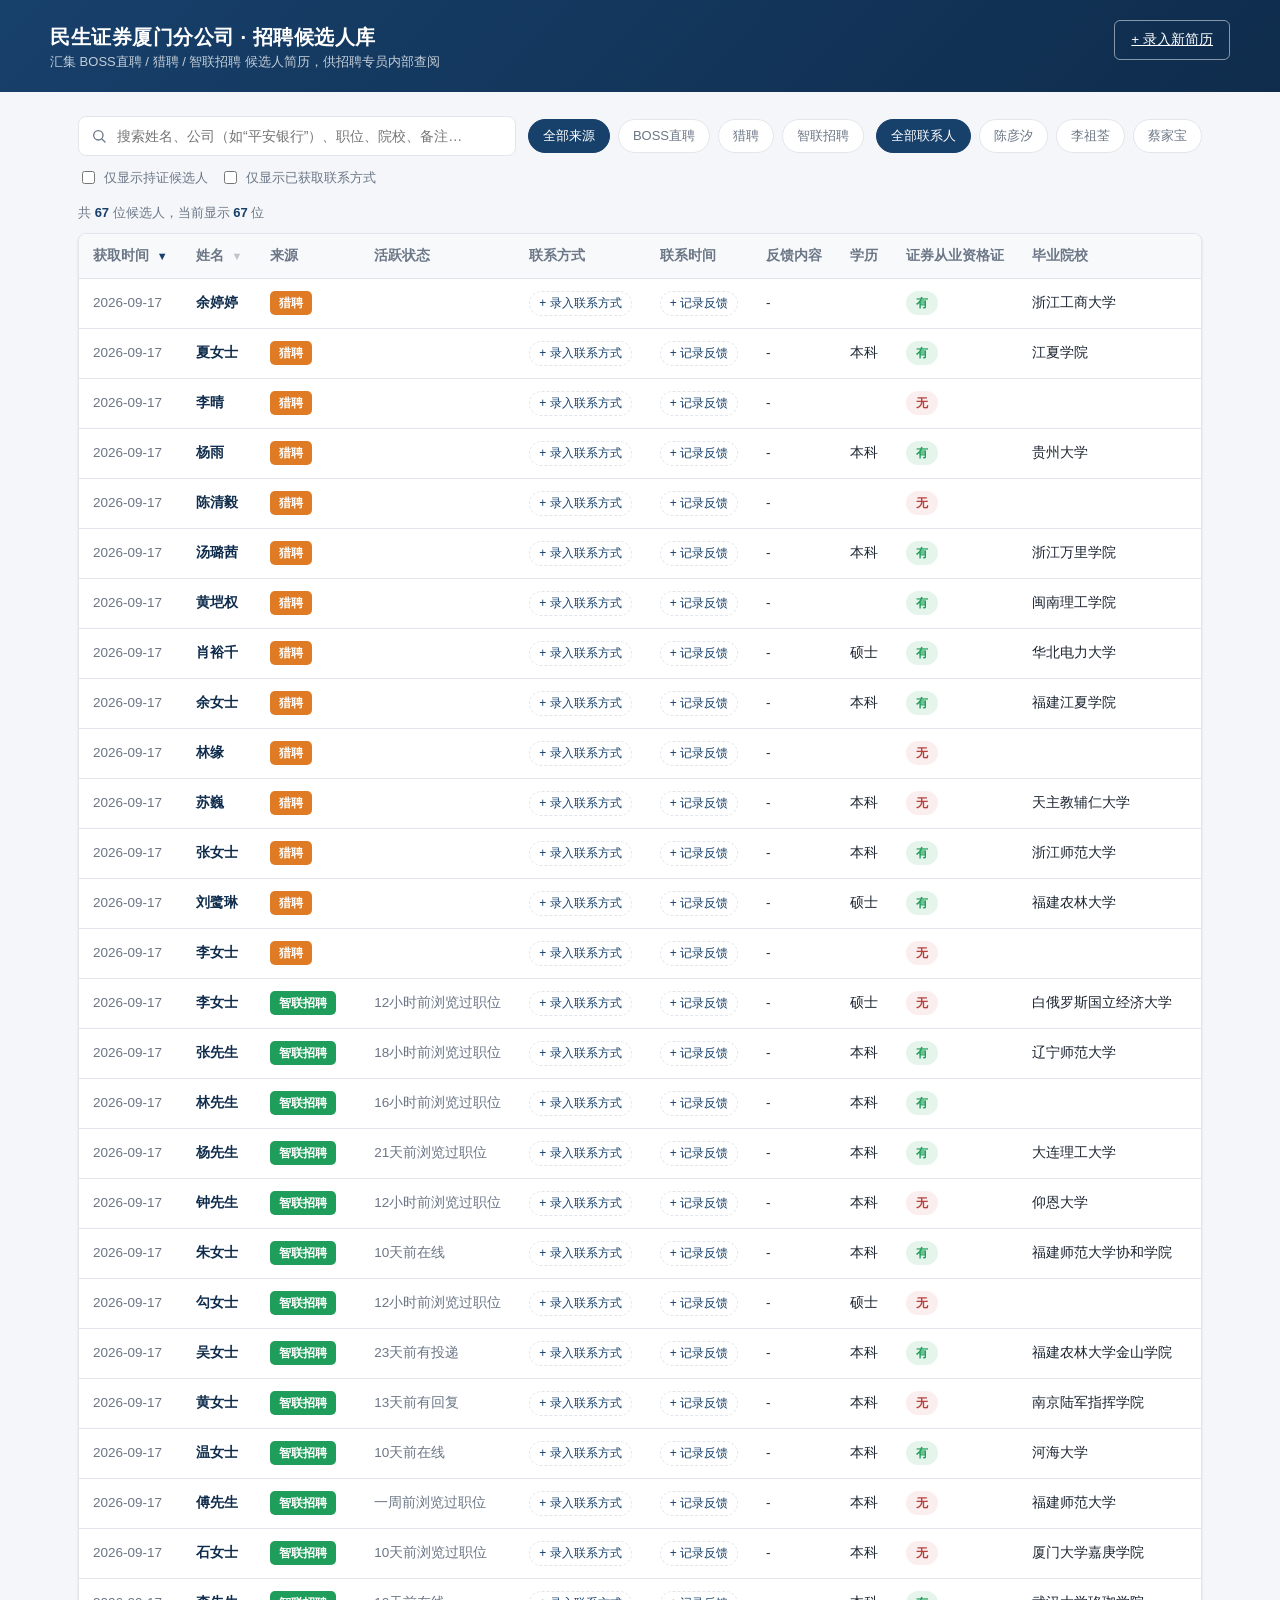
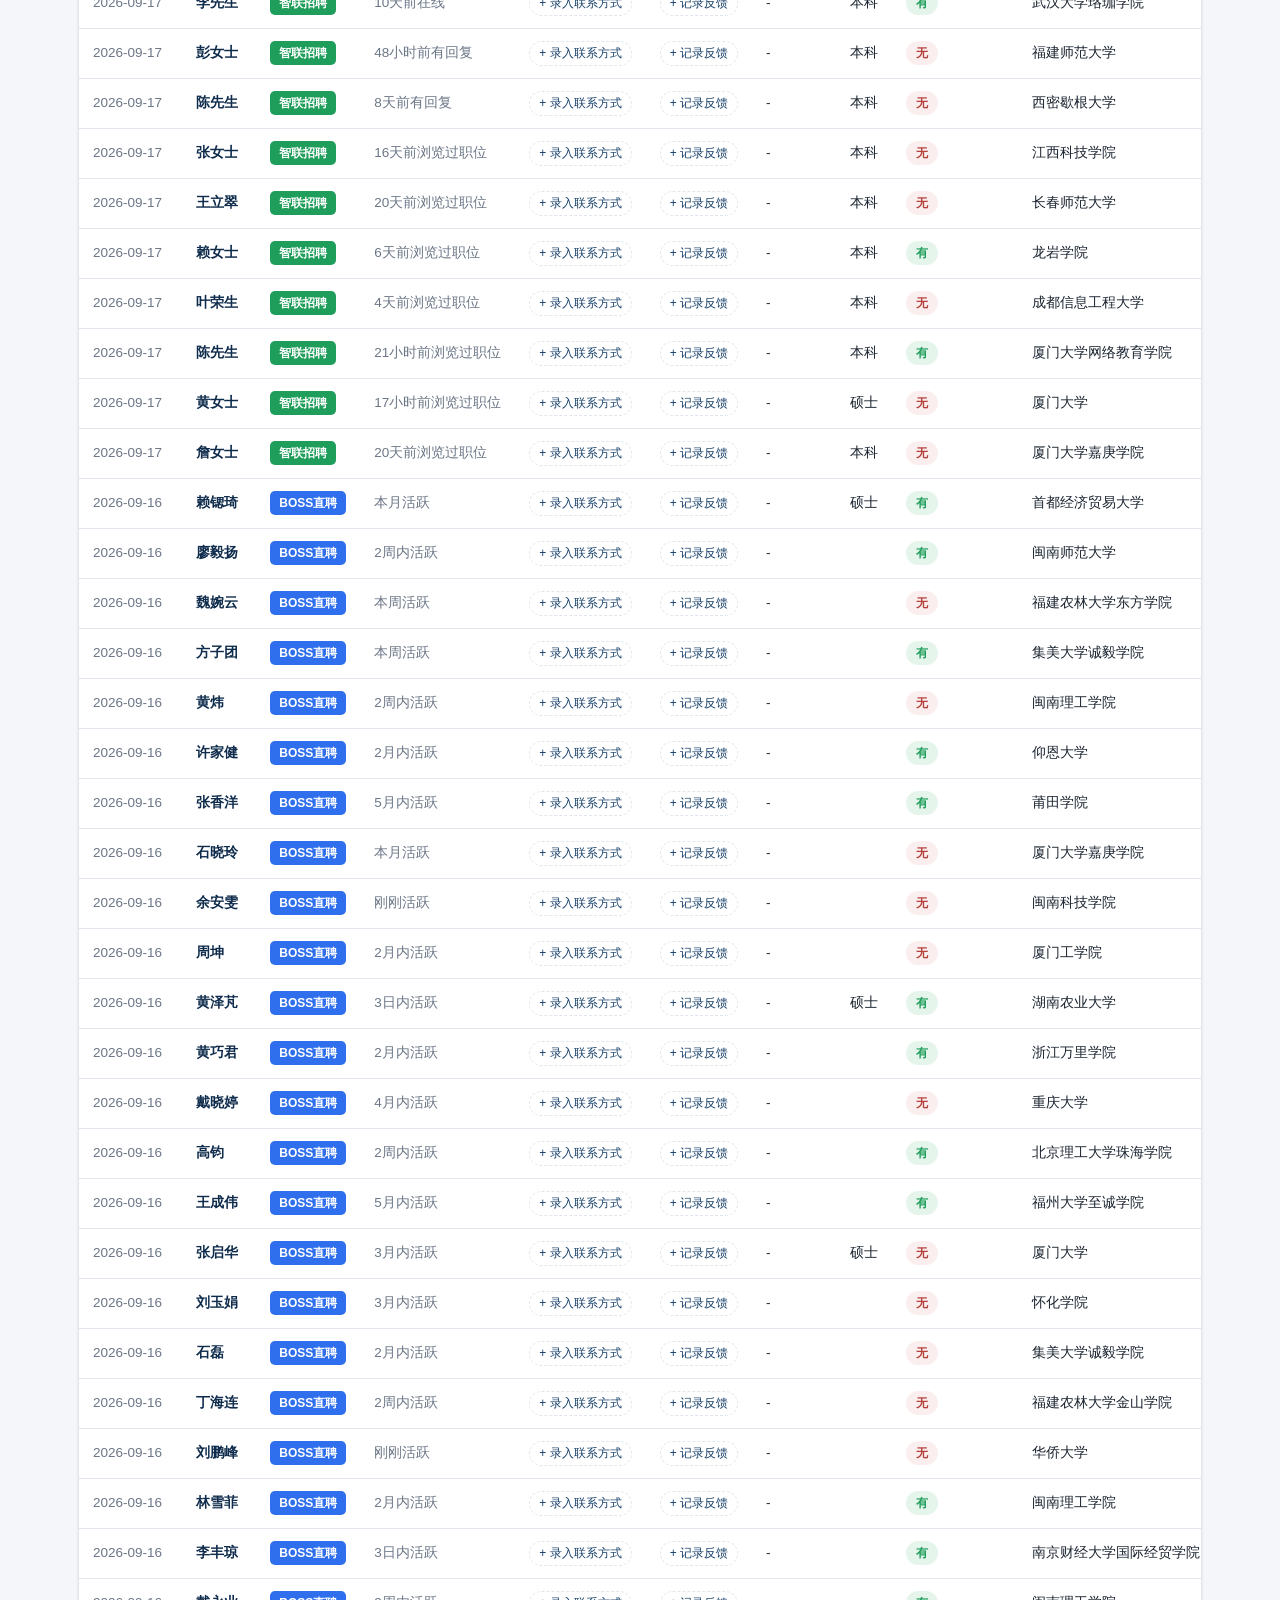
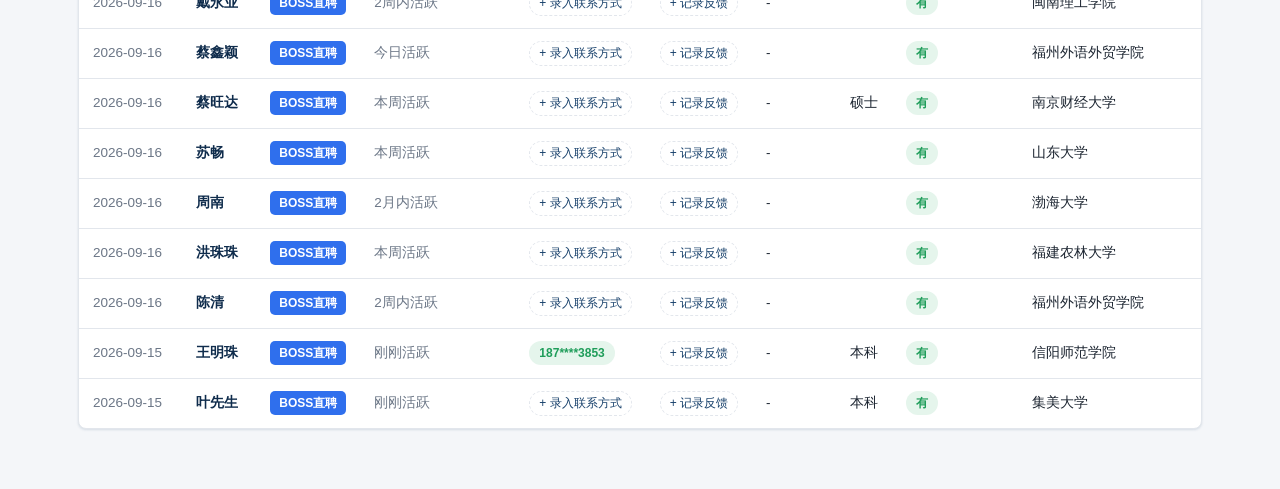
==== index.html @ 00d8c05c "Add contact-time/feedback columns to the list page Adds two inline-editable columns next to 联系方式 — 联" ====
<!DOCTYPE html>
<html lang="zh-CN">
<head>
<meta charset="UTF-8">
<meta name="viewport" content="width=device-width, initial-scale=1.0">
<title>民生证券厦门分公司 · 招聘候选人库</title>
<link rel="stylesheet" href="assets/style.css">
</head>
<body data-page="list">
  <header class="top-bar">
    <div class="top-bar-inner">
      <div>
        <h1>民生证券厦门分公司 · 招聘候选人库</h1>
        <div class="subtitle">汇集 BOSS直聘 / 猎聘 / 智联招聘 候选人简历，供招聘专员内部查阅</div>
      </div>
      <a class="btn btn-secondary" style="background:transparent; color:#fff; border-color:rgba(255,255,255,0.5);" href="upload.html">+ 录入新简历</a>
    </div>
  </header>

  <main>
    <div class="toolbar">
      <div class="search-box">
        <input id="search-input" type="text" placeholder="搜索姓名、公司（如“平安银行”）、职位、院校、备注…">
      </div>
      <div class="source-filters">
        <button class="filter-chip active" data-source="all">全部来源</button>
        <button class="filter-chip" data-source="BOSS直聘">BOSS直聘</button>
        <button class="filter-chip" data-source="猎聘">猎聘</button>
        <button class="filter-chip" data-source="智联招聘">智联招聘</button>
      </div>
      <div class="source-filters">
        <button class="filter-chip active" data-contact="all">全部联系人</button>
        <button class="filter-chip" data-contact="陈彦汐">陈彦汐</button>
        <button class="filter-chip" data-contact="李祖荃">李祖荃</button>
        <button class="filter-chip" data-contact="蔡家宝">蔡家宝</button>
      </div>
      <label class="qual-toggle">
        <input type="checkbox" id="qual-only">
        仅显示持证候选人
      </label>
      <label class="qual-toggle">
        <input type="checkbox" id="contact-only">
        仅显示已获取联系方式
      </label>
    </div>

    <div id="result-meta" class="result-meta"></div>

    <div class="table-card">
      <div class="table-scroll">
        <table id="candidate-table">
          <thead>
            <tr>
              <th class="sortable" data-sort-key="acquiredDate">获取时间 <span class="arrow"></span></th>
              <th class="sortable" data-sort-key="name">姓名 <span class="arrow"></span></th>
              <th>来源</th>
              <th>活跃状态</th>
              <th>联系方式</th>
              <th>联系时间</th>
              <th>反馈内容</th>
              <th>学历</th>
              <th>证券从业资格证</th>
              <th>毕业院校</th>
              <th class="sortable" data-sort-key="currentCompany">目前/最近单位 <span class="arrow"></span></th>
              <th>目前/最近职位</th>
              <th class="sortable" data-sort-key="yearsOfExperience">工作年限 <span class="arrow"></span></th>
              <th>意向职位</th>
              <th>现居地</th>
              <th>状态</th>
              <th>简历联系人</th>
            </tr>
          </thead>
          <tbody></tbody>
        </table>
      </div>
      <div id="empty-state" class="empty-state" style="display:none;">没有匹配的候选人</div>
    </div>
  </main>

  <script src="data/candidates.js"></script>
  <script src="assets/app.js"></script>
</body>
</html>
---- assets/style.css ----
:root {
  --color-bg: #f4f6f9;
  --color-surface: #ffffff;
  --color-border: #e2e6ec;
  --color-text: #1b2430;
  --color-text-muted: #6b7686;
  --color-primary: #17406b;
  --color-primary-dark: #0f2c4c;
  --color-accent: #c9a24b;
  --color-tag-boss: #2f6fed;
  --color-tag-liepin: #e07b25;
  --color-tag-zhilian: #1f9d5a;
  --color-row-hover: #eef2f8;
  --shadow-card: 0 1px 3px rgba(23, 64, 107, 0.08), 0 1px 2px rgba(23, 64, 107, 0.06);
  --radius: 8px;
}

* {
  box-sizing: border-box;
}

body {
  margin: 0;
  background: var(--color-bg);
  color: var(--color-text);
  font-family: "PingFang SC", "Microsoft YaHei", "Segoe UI", -apple-system, sans-serif;
  line-height: 1.5;
}

.top-bar {
  background: linear-gradient(135deg, var(--color-primary), var(--color-primary-dark));
  color: #fff;
  padding: 20px 28px;
}

.top-bar-inner {
  max-width: 1180px;
  margin: 0 auto;
  display: flex;
  align-items: baseline;
  justify-content: space-between;
  flex-wrap: wrap;
  gap: 8px;
}

.top-bar h1 {
  margin: 0;
  font-size: 20px;
  font-weight: 600;
  letter-spacing: 0.5px;
}

.top-bar .subtitle {
  font-size: 13px;
  color: rgba(255, 255, 255, 0.75);
}

main {
  max-width: 1180px;
  margin: 0 auto;
  padding: 24px 28px 60px;
}

.toolbar {
  display: flex;
  align-items: center;
  gap: 12px;
  flex-wrap: wrap;
  margin-bottom: 16px;
}

.search-box {
  flex: 1 1 320px;
  position: relative;
}

.search-box input {
  width: 100%;
  padding: 11px 14px 11px 38px;
  border: 1px solid var(--color-border);
  border-radius: var(--radius);
  font-size: 14px;
  background: var(--color-surface) url("data:image/svg+xml,%3Csvg xmlns='http://www.w3.org/2000/svg' viewBox='0 0 24 24' fill='none' stroke='%236b7686' stroke-width='2' stroke-linecap='round' stroke-linejoin='round' width='16' height='16'%3E%3Ccircle cx='11' cy='11' r='7'/%3E%3Cline x1='21' y1='21' x2='16.65' y2='16.65'/%3E%3C/svg%3E") no-repeat 12px center;
  background-size: 16px;
}

.search-box input:focus {
  outline: none;
  border-color: var(--color-primary);
  box-shadow: 0 0 0 3px rgba(23, 64, 107, 0.12);
}

.source-filters {
  display: flex;
  gap: 8px;
  flex-wrap: wrap;
}

.filter-chip {
  border: 1px solid var(--color-border);
  background: var(--color-surface);
  color: var(--color-text-muted);
  padding: 7px 14px;
  border-radius: 999px;
  font-size: 13px;
  cursor: pointer;
  transition: all 0.15s ease;
  white-space: nowrap;
}

.filter-chip:hover {
  border-color: var(--color-primary);
  color: var(--color-primary);
}

.filter-chip.active {
  background: var(--color-primary);
  border-color: var(--color-primary);
  color: #fff;
}

.result-meta {
  font-size: 13px;
  color: var(--color-text-muted);
  margin-bottom: 10px;
}

.result-meta strong {
  color: var(--color-primary);
}

.table-card {
  background: var(--color-surface);
  border-radius: var(--radius);
  box-shadow: var(--shadow-card);
  overflow: hidden;
  border: 1px solid var(--color-border);
}

.table-scroll {
  overflow-x: auto;
}

table {
  width: 100%;
  border-collapse: collapse;
  font-size: 13.5px;
  min-width: 920px;
}

thead th {
  text-align: left;
  padding: 12px 14px;
  background: #f8f9fb;
  color: var(--color-text-muted);
  font-weight: 600;
  border-bottom: 1px solid var(--color-border);
  white-space: nowrap;
  position: sticky;
  top: 0;
}

th.sortable {
  cursor: pointer;
  user-select: none;
}

th.sortable:hover {
  color: var(--color-primary);
}

th.sortable .arrow {
  margin-left: 4px;
  opacity: 0.4;
  font-size: 11px;
}

th.sortable.sort-active .arrow {
  opacity: 1;
  color: var(--color-primary);
}

tbody tr {
  border-bottom: 1px solid var(--color-border);
  cursor: pointer;
  transition: background 0.1s ease;
}

tbody tr:last-child {
  border-bottom: none;
}

tbody tr:hover {
  background: var(--color-row-hover);
}

tbody td {
  padding: 12px 14px;
  white-space: nowrap;
}

td.name-cell {
  font-weight: 600;
  color: var(--color-primary-dark);
}

td.muted {
  color: var(--color-text-muted);
}

.tag {
  display: inline-block;
  padding: 3px 9px;
  border-radius: 5px;
  font-size: 12px;
  font-weight: 600;
  color: #fff;
}

.tag-boss { background: var(--color-tag-boss); }
.tag-liepin { background: var(--color-tag-liepin); }
.tag-zhilian { background: var(--color-tag-zhilian); }
.tag-other { background: #8a94a6; }

.status-pill {
  display: inline-block;
  padding: 3px 10px;
  border-radius: 999px;
  font-size: 12px;
  background: #eef2f8;
  color: var(--color-text-muted);
}

.pill-yes {
  background: #e5f5ec;
  color: var(--color-tag-zhilian);
  font-weight: 600;
}

.pill-no {
  background: #fbeeee;
  color: #b3413c;
  font-weight: 600;
}

.pill-pending {
  background: #fdf3e3;
  color: #b8860b;
  font-weight: 600;
}

.contact-cell {
  white-space: nowrap;
}

.contact-btn {
  border: 1px dashed var(--color-border);
  background: transparent;
  color: var(--color-primary);
  padding: 3px 9px;
  border-radius: 999px;
  font-size: 12px;
  cursor: pointer;
}

.contact-btn:hover {
  border-color: var(--color-primary);
  background: var(--color-row-hover);
}

.contact-local {
  display: inline-flex;
  align-items: center;
  gap: 4px;
}

.contact-icon-btn {
  border: none;
  background: transparent;
  color: inherit;
  opacity: 0.6;
  cursor: pointer;
  font-size: 11px;
  padding: 0 1px;
  line-height: 1;
}

.contact-icon-btn:hover {
  opacity: 1;
}

.contact-edit {
  display: inline-flex;
  align-items: center;
  gap: 4px;
}

.contact-input {
  width: 118px;
  border: 1px solid var(--color-primary);
  border-radius: 5px;
  padding: 4px 6px;
  font-size: 12.5px;
  font-family: inherit;
}

.contact-input:focus {
  outline: none;
  box-shadow: 0 0 0 2px rgba(23, 64, 107, 0.15);
}

.btn-mini {
  border: 1px solid var(--color-border);
  background: var(--color-surface);
  border-radius: 5px;
  padding: 3px 8px;
  font-size: 12px;
  cursor: pointer;
}

.contact-save {
  border-color: var(--color-primary);
  color: var(--color-primary);
}

.contact-save:hover {
  background: var(--color-row-hover);
}

.qual-toggle {
  display: flex;
  align-items: center;
  gap: 6px;
  font-size: 13px;
  color: var(--color-text-muted);
  cursor: pointer;
  white-space: nowrap;
}

.qual-toggle input {
  cursor: pointer;
}

.empty-state {
  padding: 48px 20px;
  text-align: center;
  color: var(--color-text-muted);
}

/* Detail page */
.detail-back {
  display: inline-flex;
  align-items: center;
  gap: 6px;
  color: rgba(255, 255, 255, 0.85);
  text-decoration: none;
  font-size: 13px;
  margin-bottom: 6px;
}

.detail-back:hover {
  color: #fff;
}

.detail-grid {
  display: grid;
  grid-template-columns: 320px 1fr;
  gap: 20px;
  align-items: start;
}

@media (max-width: 820px) {
  .detail-grid {
    grid-template-columns: 1fr;
  }
}

.card {
  background: var(--color-surface);
  border: 1px solid var(--color-border);
  border-radius: var(--radius);
  box-shadow: var(--shadow-card);
  padding: 20px;
  margin-bottom: 18px;
}

.card h2 {
  margin: 0 0 14px;
  font-size: 15px;
  color: var(--color-primary-dark);
  border-left: 3px solid var(--color-accent);
  padding-left: 10px;
}

.profile-header {
  display: flex;
  align-items: center;
  gap: 14px;
  margin-bottom: 16px;
}

.avatar-circle {
  width: 56px;
  height: 56px;
  border-radius: 50%;
  background: var(--color-primary);
  color: #fff;
  display: flex;
  align-items: center;
  justify-content: center;
  font-size: 20px;
  font-weight: 700;
  flex-shrink: 0;
}

.profile-header .name {
  font-size: 19px;
  font-weight: 700;
  color: var(--color-primary-dark);
}

.profile-header .meta-line {
  font-size: 13px;
  color: var(--color-text-muted);
  margin-top: 3px;
}

.info-list {
  display: grid;
  grid-template-columns: 1fr 1fr;
  gap: 10px 16px;
  font-size: 13.5px;
}

.info-list .item label {
  display: block;
  color: var(--color-text-muted);
  font-size: 12px;
  margin-bottom: 2px;
}

.info-list .item .value {
  color: var(--color-text);
}

.timeline {
  position: relative;
}

.timeline-item {
  position: relative;
  padding: 0 0 18px 22px;
  border-left: 2px solid var(--color-border);
}

.timeline-item:last-child {
  padding-bottom: 0;
}

.timeline-item::before {
  content: "";
  position: absolute;
  left: -6px;
  top: 3px;
  width: 10px;
  height: 10px;
  border-radius: 50%;
  background: var(--color-primary);
}

.timeline-item .t-title {
  font-weight: 600;
  font-size: 14px;
  color: var(--color-text);
}

.timeline-item .t-period {
  font-size: 12px;
  color: var(--color-text-muted);
  margin: 2px 0 6px;
}

.timeline-item .t-desc {
  font-size: 13px;
  color: var(--color-text-muted);
}

.tag-list {
  display: flex;
  gap: 8px;
  flex-wrap: wrap;
}

.tag-list .cert {
  background: #eef2f8;
  color: var(--color-primary-dark);
  padding: 4px 10px;
  border-radius: 5px;
  font-size: 12.5px;
}

.note-box {
  background: #fbf8f0;
  border: 1px solid #ecdfc0;
  border-radius: 6px;
  padding: 12px 14px;
  font-size: 13px;
  color: #6b5a2e;
}

.mask-hint {
  font-size: 11px;
  color: var(--color-text-muted);
  margin-left: 6px;
}

/* Upload / intake assistant page */

.dropzone {
  border: 2px dashed var(--color-border);
  border-radius: var(--radius);
  padding: 36px 20px;
  text-align: center;
  color: var(--color-text-muted);
  cursor: pointer;
  transition: all 0.15s ease;
}

.dropzone:hover,
.dropzone.dragover {
  border-color: var(--color-primary);
  color: var(--color-primary);
  background: var(--color-row-hover);
}

.file-status {
  font-size: 13px;
  color: var(--color-text-muted);
  margin-top: 10px;
  min-height: 18px;
}

.progress-wrap {
  height: 6px;
  background: #eef2f8;
  border-radius: 999px;
  overflow: hidden;
  margin-top: 8px;
}

.progress-bar {
  height: 100%;
  width: 0%;
  background: var(--color-primary);
  transition: width 0.2s ease;
}

.raw-text {
  width: 100%;
  min-height: 140px;
  border: 1px solid var(--color-border);
  border-radius: var(--radius);
  padding: 12px;
  font-size: 13px;
  font-family: inherit;
  color: var(--color-text);
  resize: vertical;
}

.duplicate-warning {
  background: #fdece9;
  border-color: #f1b8ac;
  color: #a13c2a;
}

.form-grid {
  display: grid;
  grid-template-columns: repeat(3, 1fr);
  gap: 14px;
  margin-bottom: 14px;
}

@media (max-width: 900px) {
  .form-grid { grid-template-columns: repeat(2, 1fr); }
}
@media (max-width: 600px) {
  .form-grid { grid-template-columns: 1fr; }
}

.field {
  display: flex;
  flex-direction: column;
  gap: 5px;
  font-size: 12.5px;
  color: var(--color-text-muted);
}

.field input,
.field select,
.field textarea {
  border: 1px solid var(--color-border);
  border-radius: 6px;
  padding: 8px 10px;
  font-size: 13.5px;
  font-family: inherit;
  color: var(--color-text);
}

.field input:focus,
.field select:focus,
.field textarea:focus {
  outline: none;
  border-color: var(--color-primary);
  box-shadow: 0 0 0 3px rgba(23, 64, 107, 0.1);
}

.field.checkbox-field {
  flex-direction: row;
  align-items: center;
  gap: 8px;
  font-size: 13.5px;
  color: var(--color-text);
}

.field.checkbox-field input {
  width: 16px;
  height: 16px;
}

.field.full-width {
  margin-bottom: 14px;
}

.repeat-section {
  margin-top: 20px;
}

.repeat-header {
  display: flex;
  align-items: center;
  justify-content: space-between;
  margin-bottom: 10px;
}

.repeat-row {
  display: grid;
  grid-template-columns: 1fr 1fr 1fr 2fr auto;
  gap: 8px;
  margin-bottom: 8px;
  align-items: start;
}

.repeat-row-edu {
  grid-template-columns: 1fr 1fr 1fr 1fr auto;
}

@media (max-width: 900px) {
  .repeat-row,
  .repeat-row-edu {
    grid-template-columns: 1fr;
  }
}

.repeat-row input,
.repeat-row textarea {
  border: 1px solid var(--color-border);
  border-radius: 6px;
  padding: 8px 10px;
  font-size: 13px;
  font-family: inherit;
  color: var(--color-text);
}

.btn {
  border: 1px solid var(--color-border);
  border-radius: 6px;
  padding: 9px 16px;
  font-size: 13.5px;
  cursor: pointer;
  background: var(--color-surface);
  color: var(--color-text);
}

.btn-primary {
  background: var(--color-primary);
  border-color: var(--color-primary);
  color: #fff;
  font-weight: 600;
}

.btn-primary:hover {
  background: var(--color-primary-dark);
}

.btn-secondary {
  background: #fff;
  color: var(--color-primary);
  border-color: var(--color-primary);
}

.btn-secondary:hover {
  background: var(--color-row-hover);
}

.btn-remove {
  background: #fdece9;
  border-color: #f1b8ac;
  color: #a13c2a;
  white-space: nowrap;
}

.output-hint {
  font-size: 13px;
  color: var(--color-text-muted);
  margin: 4px 0 10px;
}

.output-box {
  background: #0f2c4c;
  color: #d7e3f0;
  font-family: "Consolas", "Menlo", monospace;
}

.output-actions {
  display: flex;
  gap: 10px;
  margin-top: 10px;
}

/* Contact-feedback columns on the list page */

.feedback-cell {
  max-width: 220px;
}

.feedback-view {
  display: inline-flex;
  align-items: center;
  gap: 4px;
  max-width: 100%;
}

.feedback-view.feedback-local {
  color: #b8860b;
}

.feedback-text {
  display: inline-block;
  max-width: 180px;
  overflow: hidden;
  text-overflow: ellipsis;
  white-space: nowrap;
  vertical-align: bottom;
}

.feedback-edit {
  display: inline-flex;
  align-items: center;
  gap: 4px;
}

.feedback-text-input {
  width: 200px;
  border: 1px solid var(--color-primary);
  border-radius: 5px;
  padding: 4px 6px;
  font-size: 12.5px;
  font-family: inherit;
}

.feedback-date-input {
  border: 1px solid var(--color-primary);
  border-radius: 5px;
  padding: 4px 6px;
  font-size: 12.5px;
  font-family: inherit;
}

.feedback-text-input:focus,
.feedback-date-input:focus {
  outline: none;
  box-shadow: 0 0 0 2px rgba(23, 64, 107, 0.15);
}
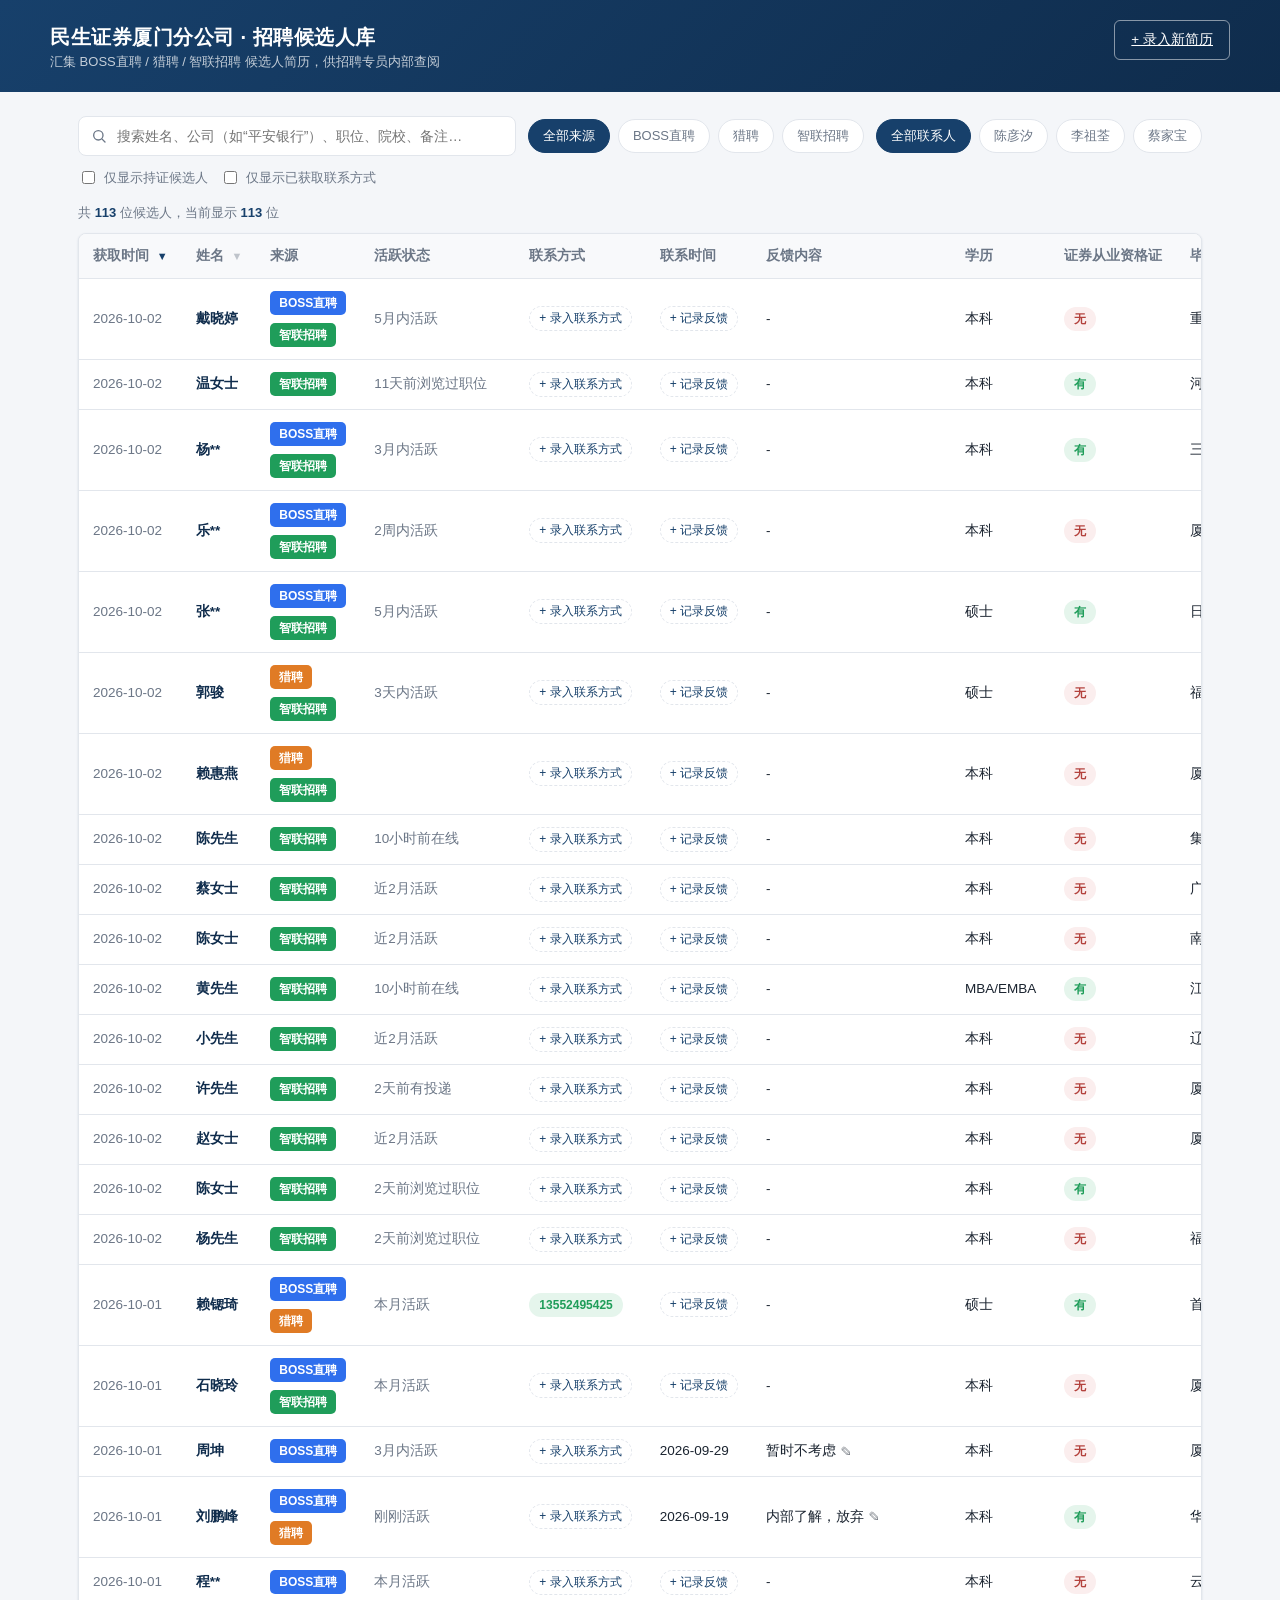
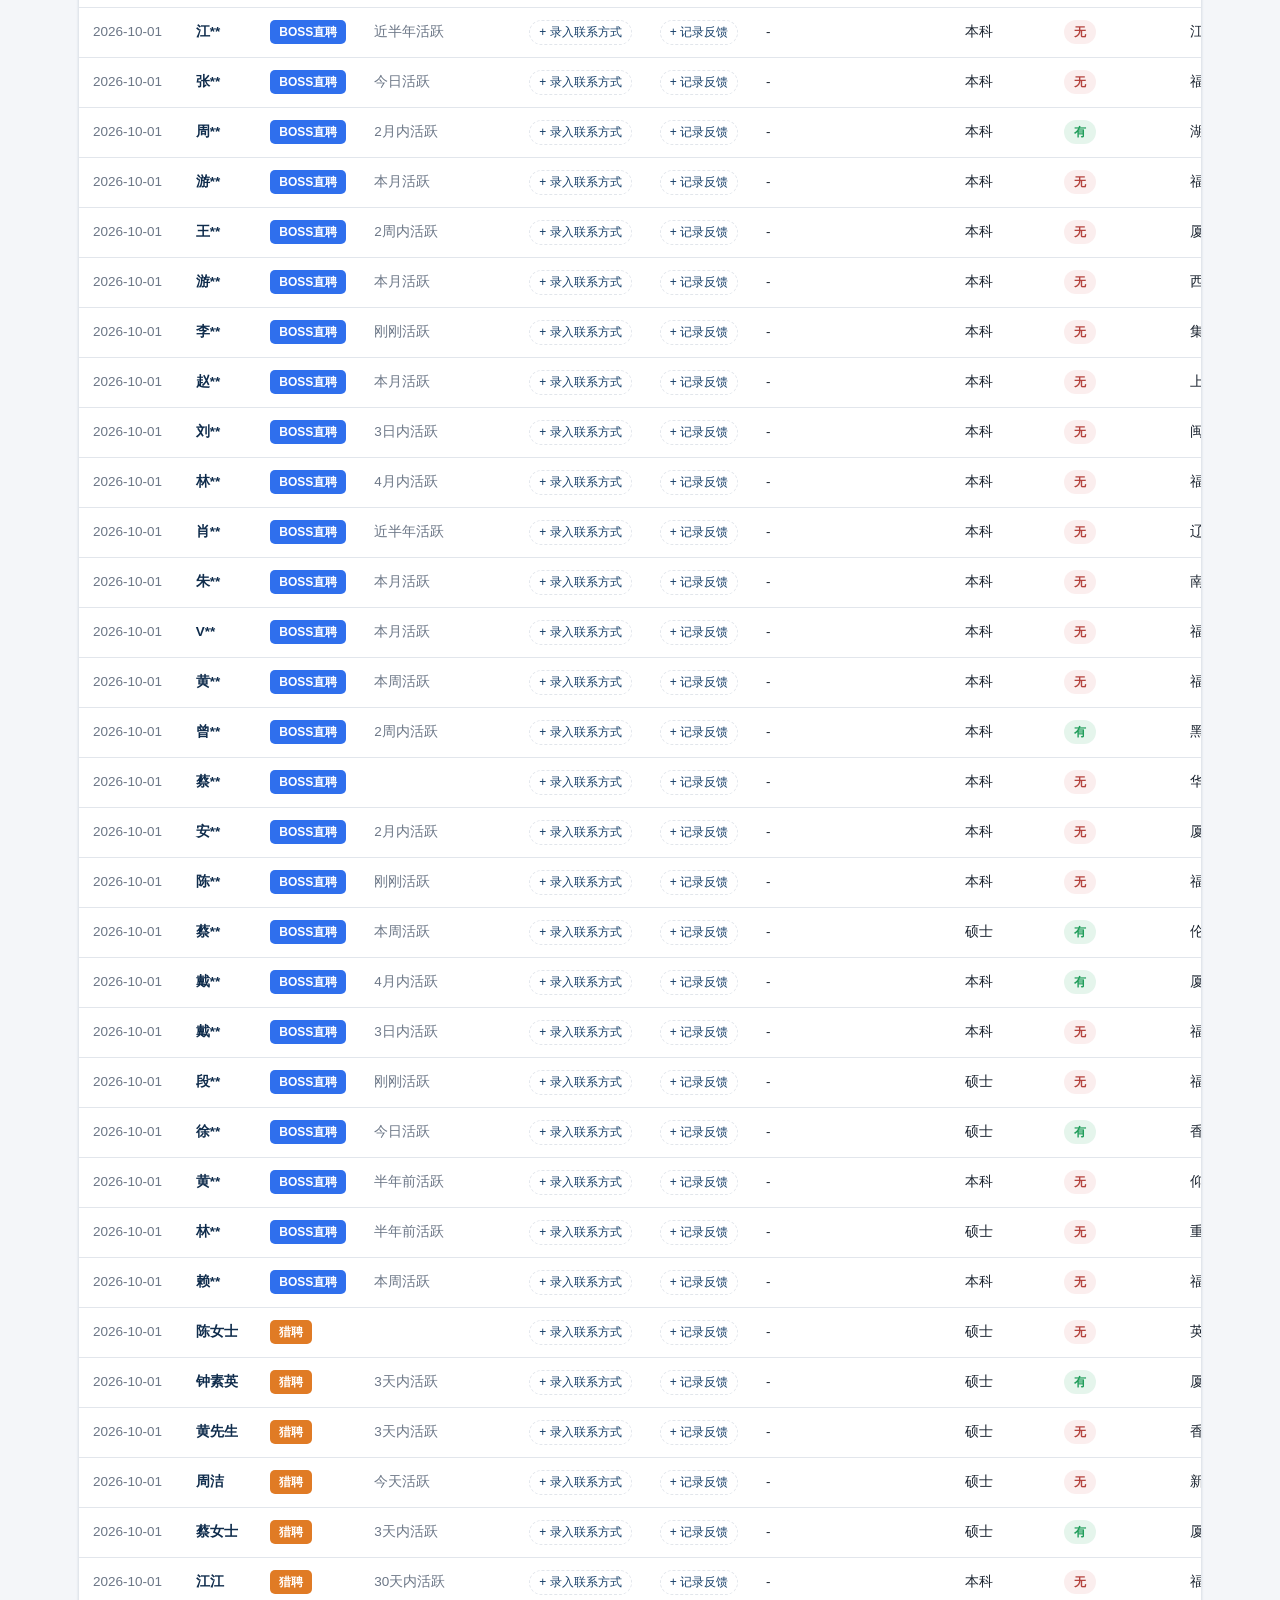
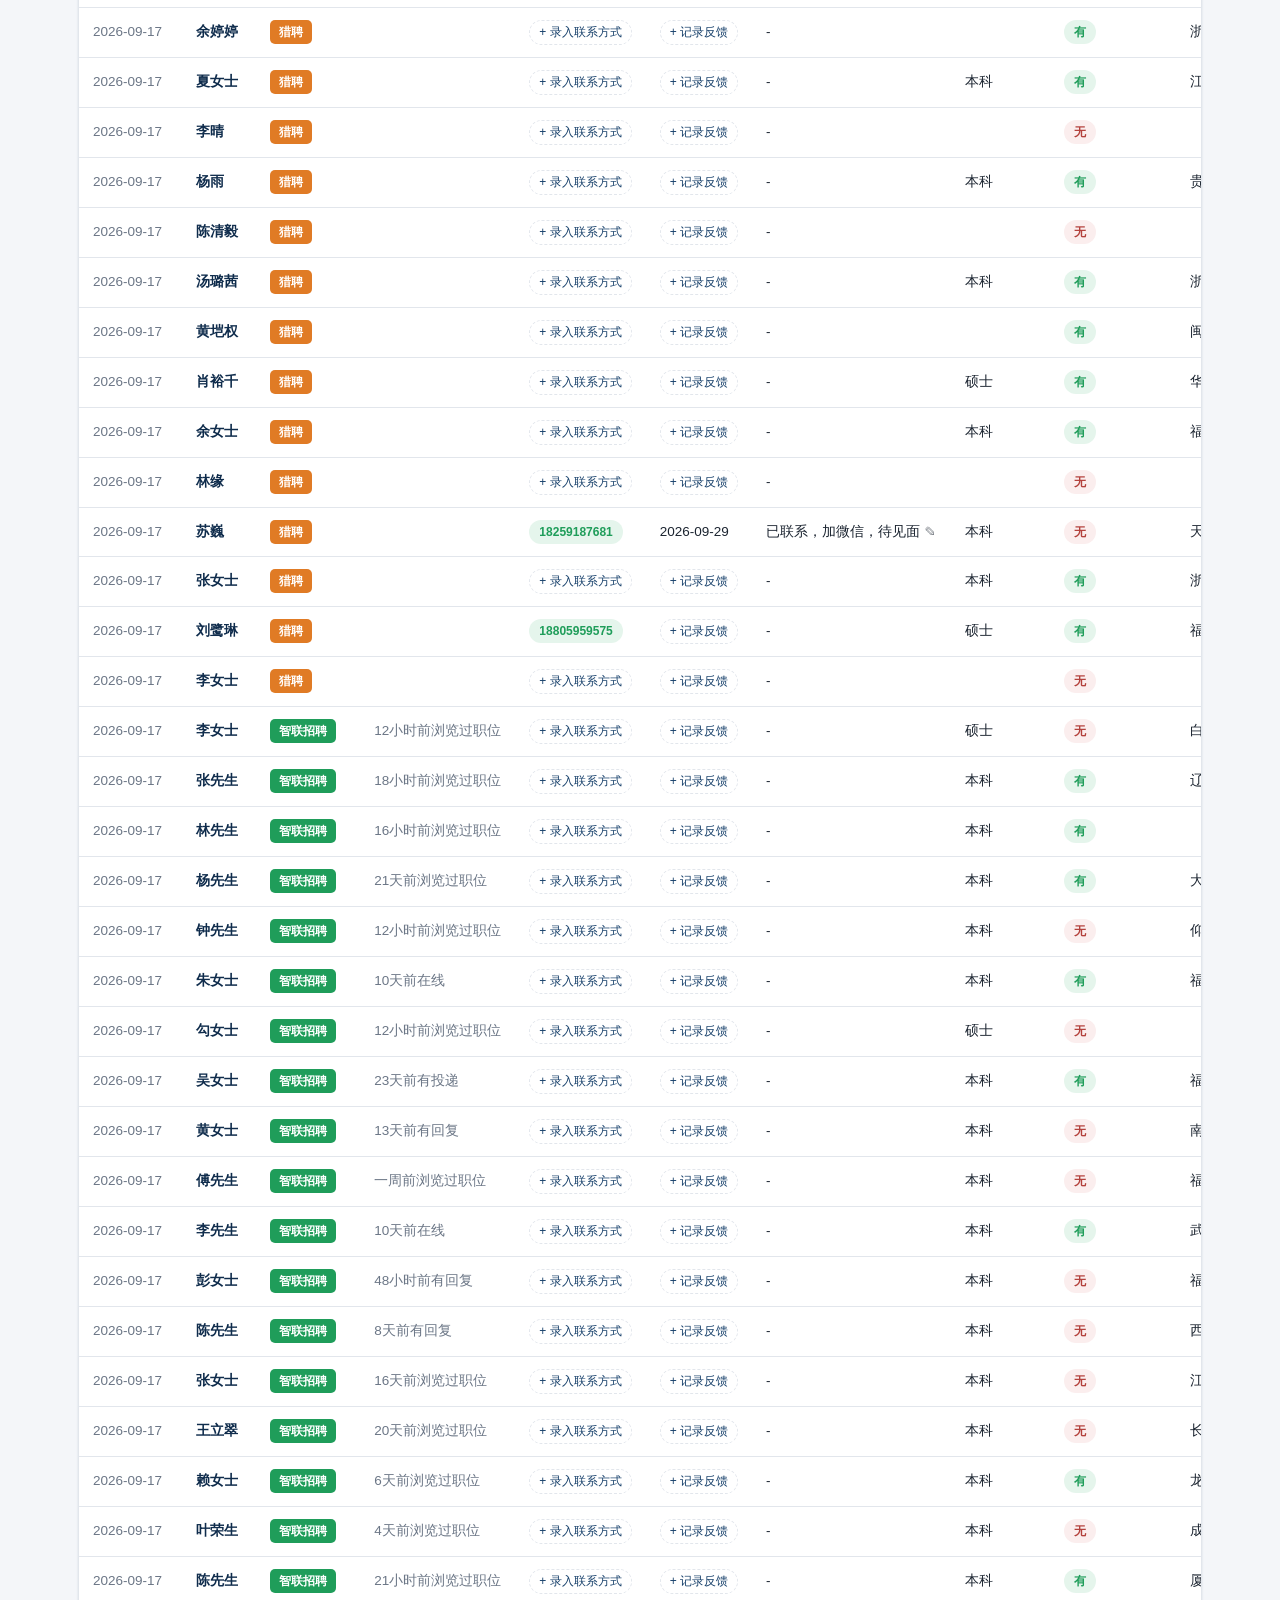
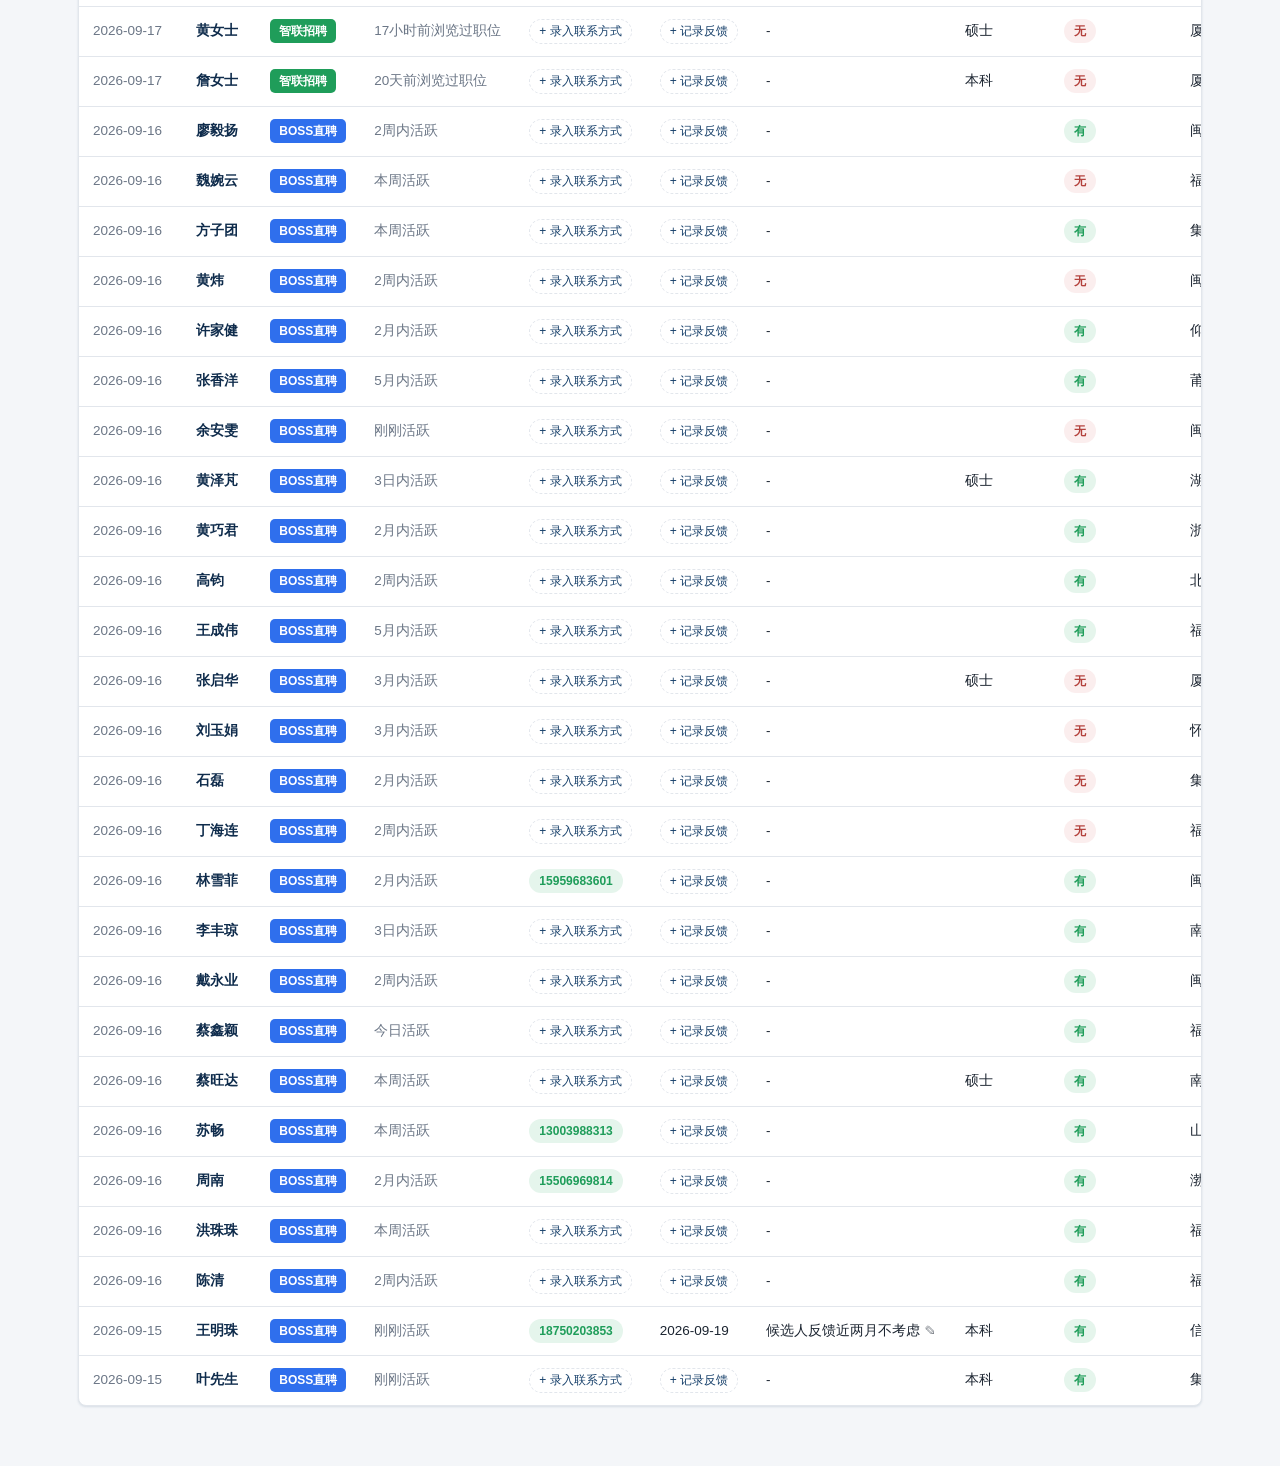
==== commit 0ba83941: "网页每次打开都加载最新数据；详情页联系提示按实际来源平台显示 - GitHub Pages 默认让浏览器缓存文件10分钟，导致合并后的数据（如石晓玲/石女士）没有及时显示；   页面加载 data/c" ====
--- a/index.html
+++ b/index.html
@@ -77,7 +77,13 @@
     </div>
   </main>
 
-  <script src="data/candidates.js"></script>
-  <script src="assets/app.js"></script>
+  <script>
+    // Always fetch the newest data/code: GitHub Pages lets browsers cache files for 10 min.
+    (function () {
+      var v = location.protocol === "file:" ? "" : "?v=" + Date.now();
+      document.write('<script src="data/candidates.js' + v + '"><\/script>');
+      document.write('<script src="assets/app.js' + v + '"><\/script>');
+    })();
+  </script>
 </body>
 </html>
--- a/assets/style.css
+++ b/assets/style.css
@@ -222,6 +222,12 @@
 .tag-zhilian { background: var(--color-tag-zhilian); }
 .tag-other { background: #8a94a6; }
 
+.tag-list {
+  display: inline-flex;
+  flex-wrap: wrap;
+  gap: 4px;
+}
+
 .status-pill {
   display: inline-block;
   padding: 3px 10px;
@@ -781,3 +787,36 @@
   outline: none;
   box-shadow: 0 0 0 2px rgba(23, 64, 107, 0.15);
 }
+
+/* Prominent "沟通反馈" block on the candidate detail page */
+
+.feedback-highlight {
+  border: 1.5px solid var(--color-primary);
+  background: linear-gradient(135deg, #eef4fb 0%, #ffffff 55%);
+  box-shadow: 0 2px 8px rgba(23, 64, 107, 0.12);
+}
+
+.feedback-highlight h2 {
+  border-left-color: var(--color-primary);
+  color: var(--color-primary-dark);
+}
+
+.feedback-highlight-date {
+  font-size: 13px;
+  color: var(--color-primary-dark);
+  margin-bottom: 8px;
+}
+
+.feedback-highlight-text {
+  font-size: 14.5px;
+  line-height: 1.6;
+  color: var(--color-text);
+  white-space: pre-wrap;
+}
+
+.feedback-highlight-by {
+  margin-top: 10px;
+  font-size: 12px;
+  color: var(--color-text-muted);
+  text-align: right;
+}
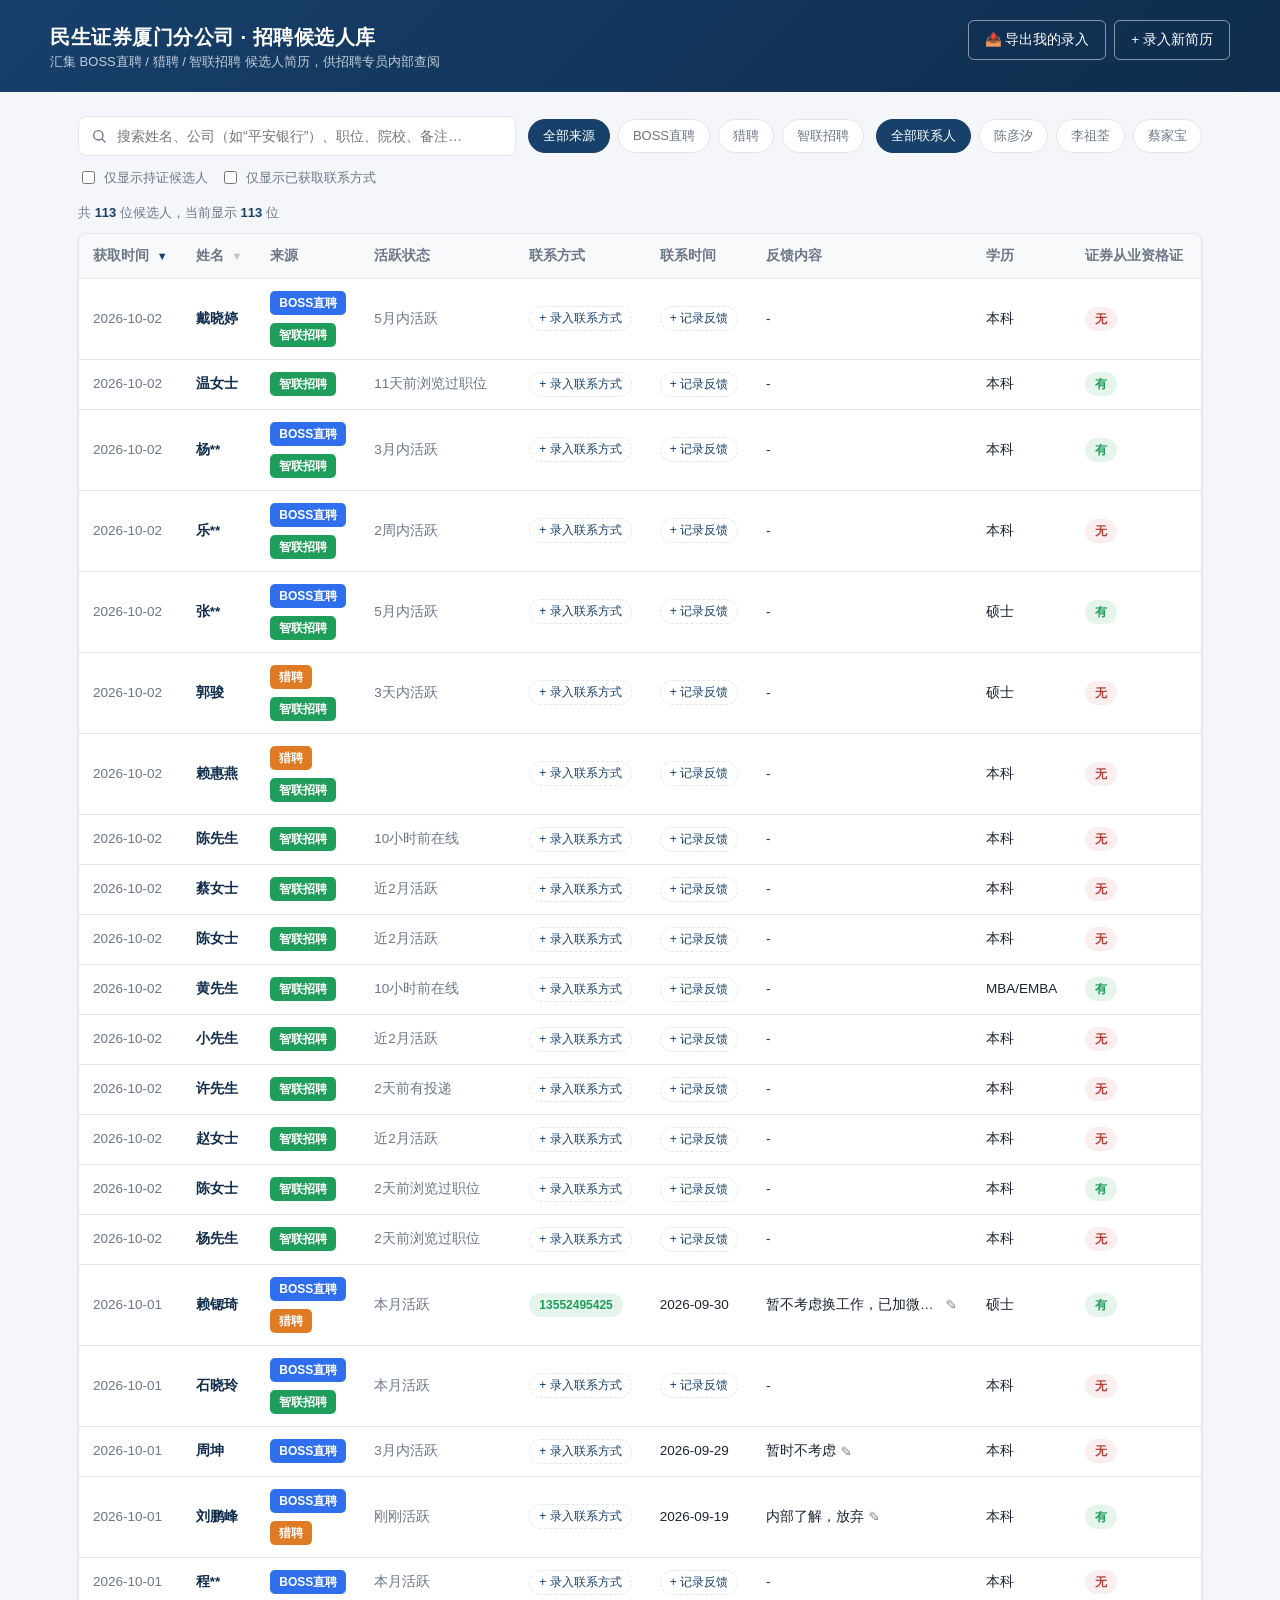
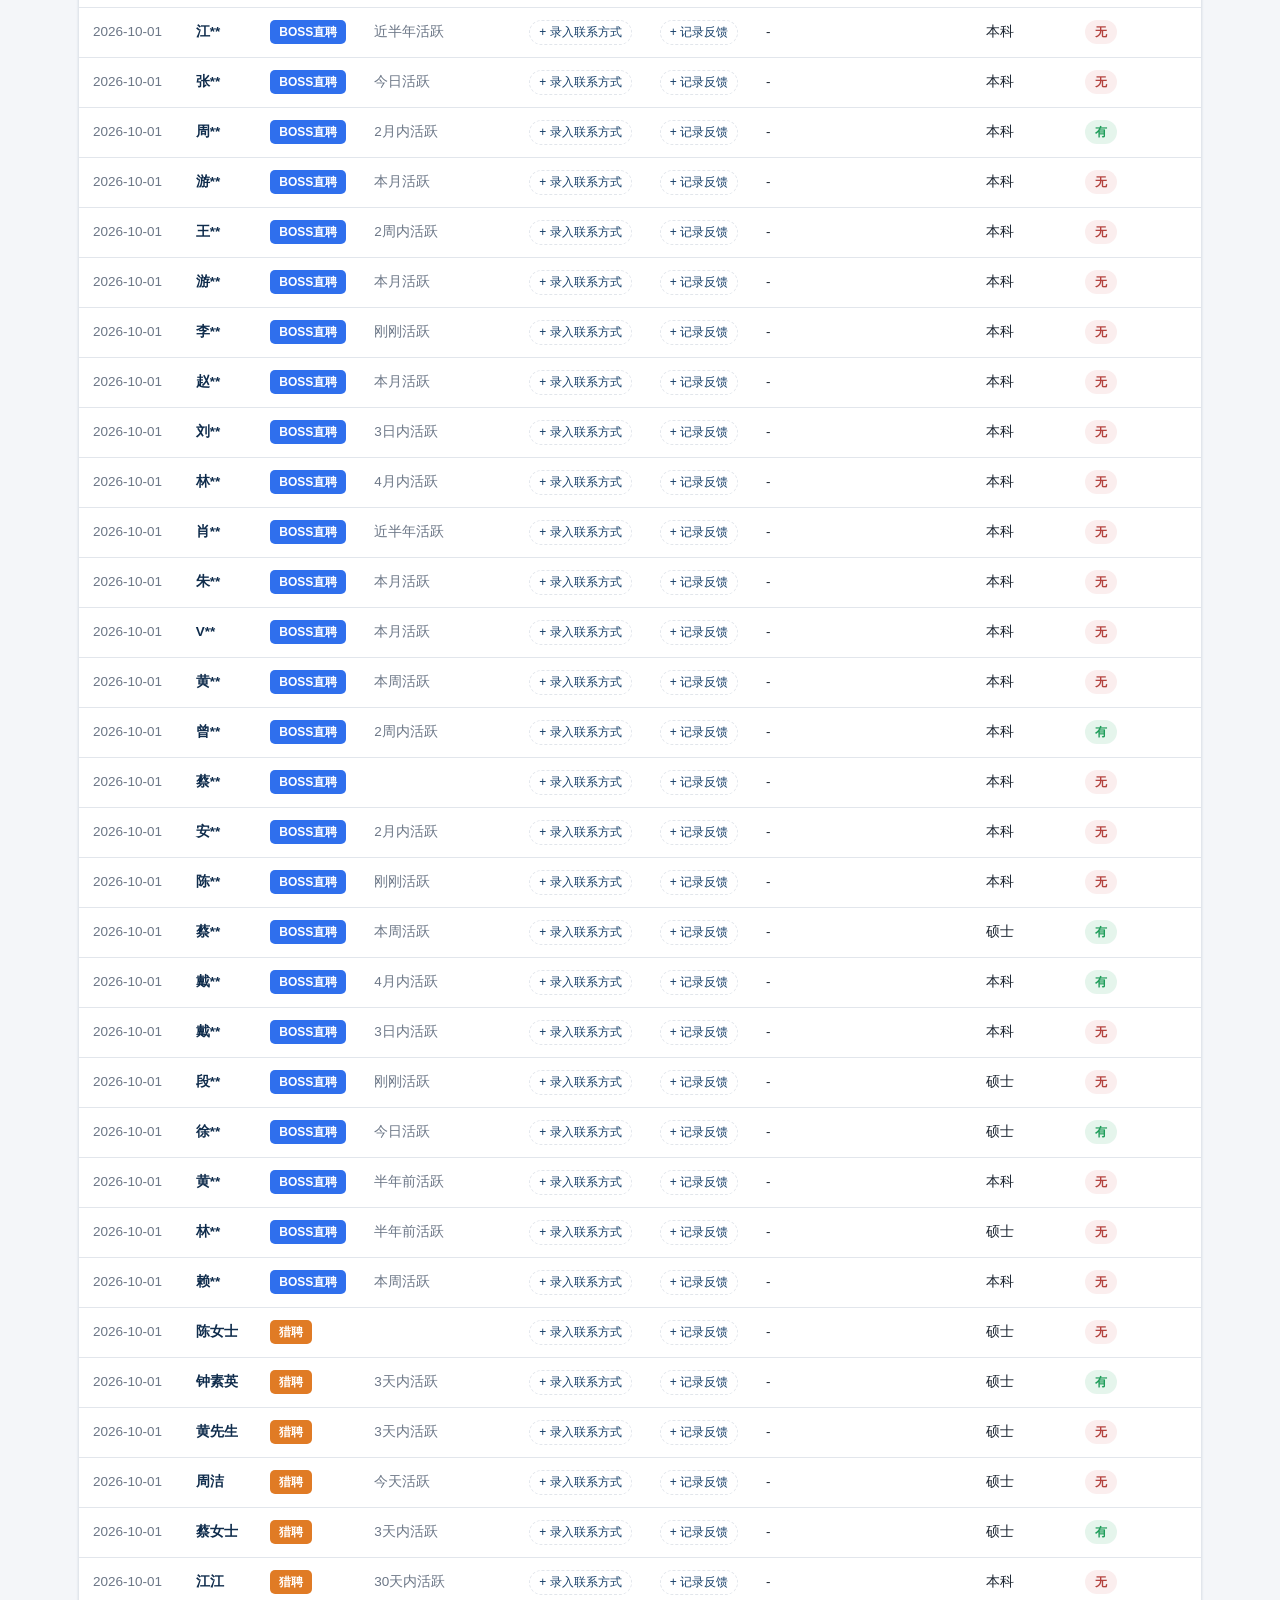
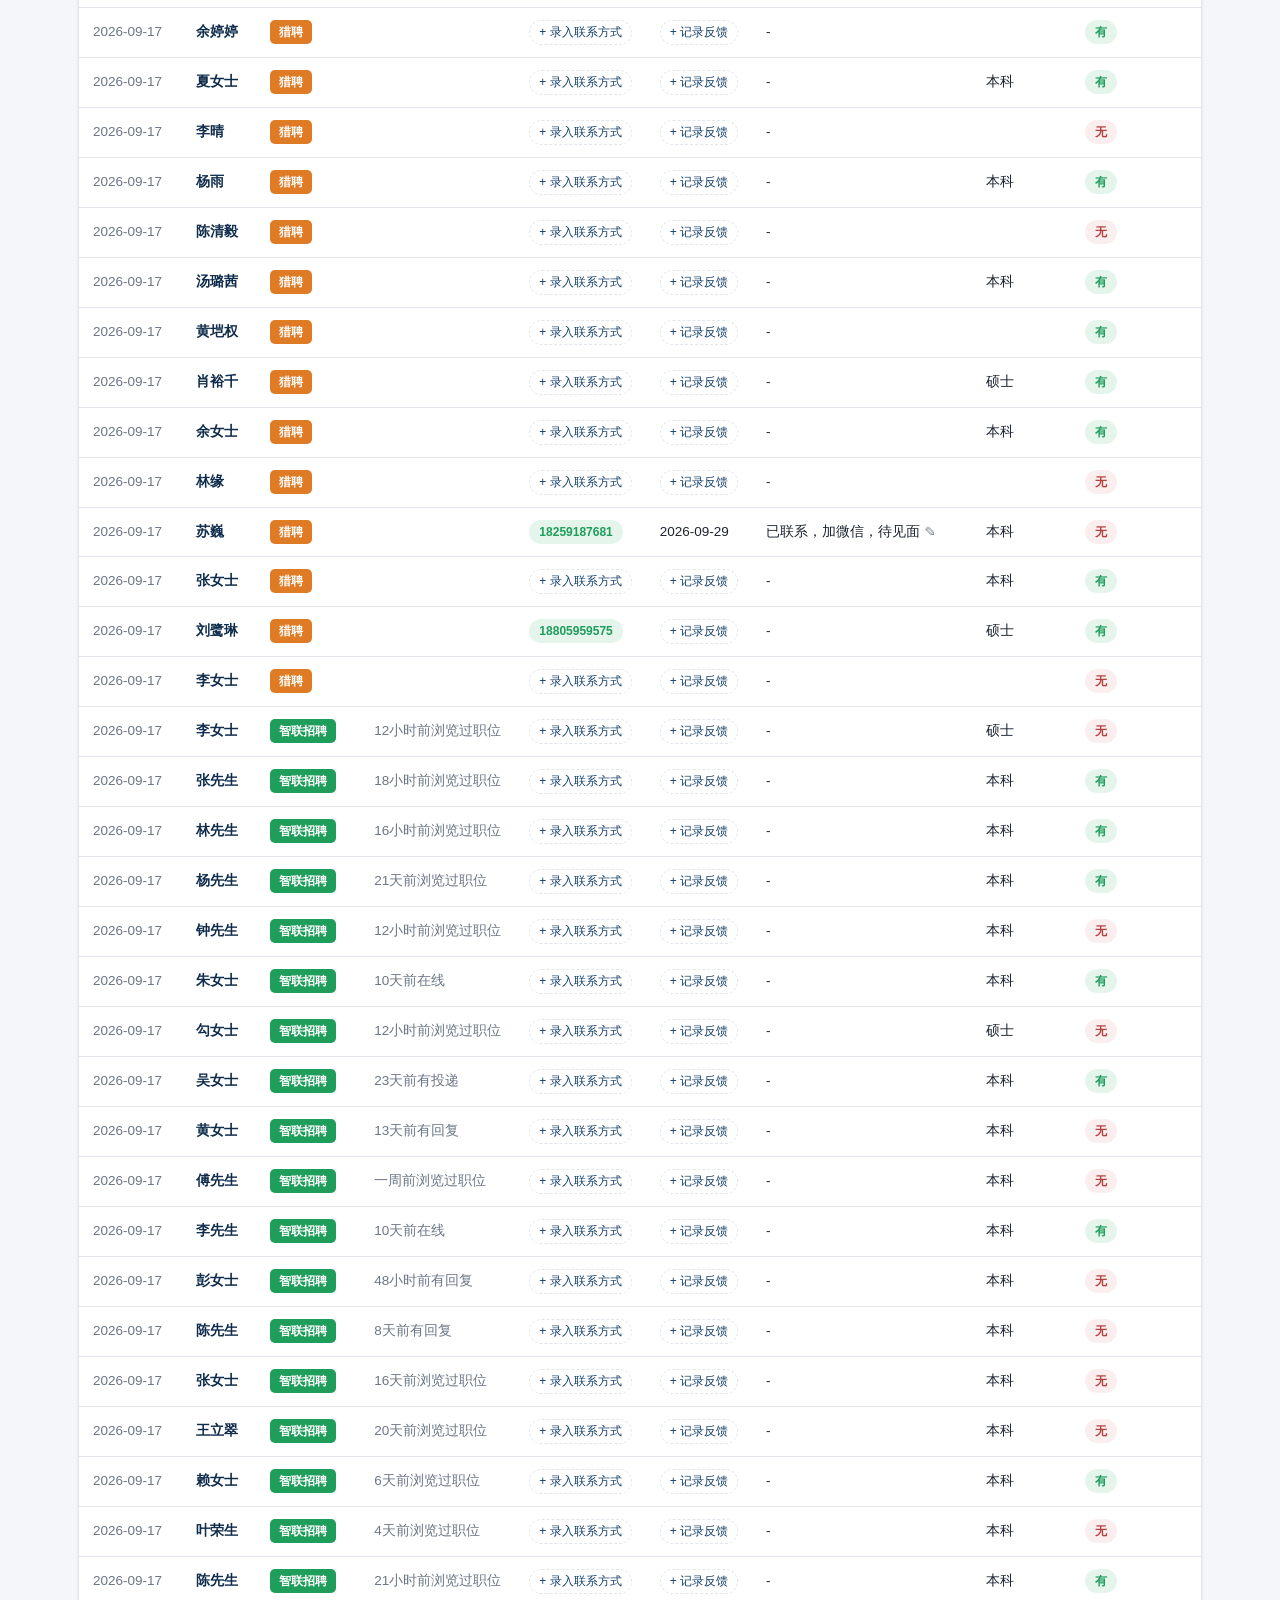
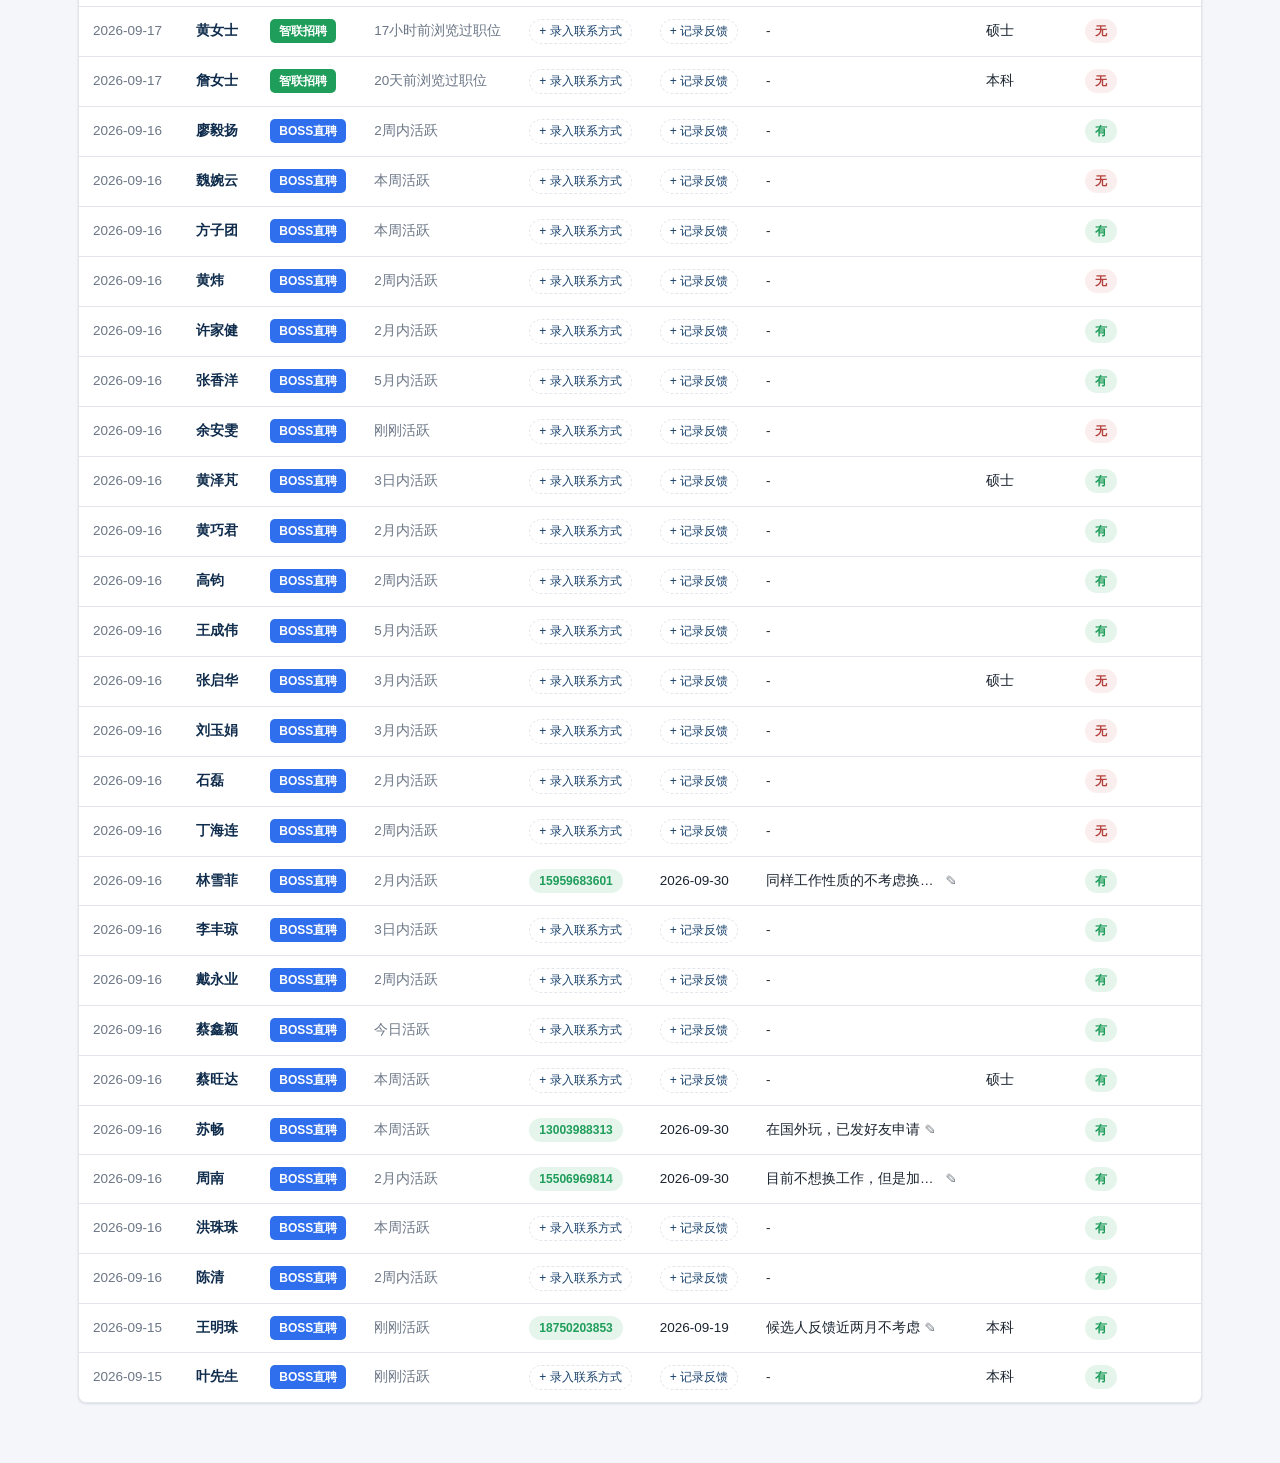
==== commit ce7b5b94: "首页新增“导出我的录入”：本机未同步的电话/反馈一键复制发给管理员 国内网络连不上 Cloudflare Worker，录入只留在招聘专员本机。按钮显示待同步条数， 点开后生成每人一行的文字（编号｜电" ====
--- a/index.html
+++ b/index.html
@@ -13,7 +13,10 @@
         <h1>民生证券厦门分公司 · 招聘候选人库</h1>
         <div class="subtitle">汇集 BOSS直聘 / 猎聘 / 智联招聘 候选人简历，供招聘专员内部查阅</div>
       </div>
-      <a class="btn btn-secondary" style="background:transparent; color:#fff; border-color:rgba(255,255,255,0.5);" href="upload.html">+ 录入新简历</a>
+      <div class="top-bar-actions">
+        <button type="button" id="export-edits-btn" class="btn btn-secondary top-bar-btn">📤 导出我的录入</button>
+        <a class="btn btn-secondary top-bar-btn" href="upload.html">+ 录入新简历</a>
+      </div>
     </div>
   </header>
 
--- a/assets/style.css
+++ b/assets/style.css
@@ -820,3 +820,96 @@
   color: var(--color-text-muted);
   text-align: right;
 }
+
+/* ---------- header actions + 导出我的录入 ---------- */
+.top-bar-actions {
+  display: flex;
+  gap: 8px;
+  flex-wrap: wrap;
+}
+
+.top-bar-btn {
+  background: transparent;
+  color: #fff;
+  border-color: rgba(255, 255, 255, 0.5);
+  text-decoration: none;
+}
+
+.top-bar-btn:hover {
+  background: rgba(255, 255, 255, 0.12);
+}
+
+.top-bar-btn.has-pending {
+  background: #fff;
+  color: var(--color-primary-dark);
+  border-color: #fff;
+  font-weight: 600;
+}
+
+.export-overlay {
+  position: fixed;
+  inset: 0;
+  background: rgba(15, 23, 42, 0.45);
+  display: flex;
+  align-items: center;
+  justify-content: center;
+  padding: 16px;
+  z-index: 1000;
+}
+
+.export-dialog {
+  background: var(--color-surface);
+  border-radius: var(--radius);
+  box-shadow: 0 12px 40px rgba(0, 0, 0, 0.25);
+  width: min(640px, 100%);
+  max-height: calc(100vh - 32px);
+  display: flex;
+  flex-direction: column;
+  padding: 20px;
+  gap: 12px;
+}
+
+.export-dialog h2 {
+  margin: 0;
+  font-size: 16px;
+  color: var(--color-primary-dark);
+}
+
+.export-hint {
+  margin: 0;
+  font-size: 13px;
+  line-height: 1.6;
+  color: var(--color-text-muted);
+}
+
+.export-text {
+  width: 100%;
+  min-height: 220px;
+  flex: 1;
+  resize: vertical;
+  box-sizing: border-box;
+  border: 1px solid var(--color-border);
+  border-radius: 6px;
+  padding: 10px;
+  font-family: inherit;
+  font-size: 13px;
+  line-height: 1.6;
+  color: var(--color-text);
+}
+
+.export-actions {
+  display: flex;
+  align-items: center;
+  justify-content: flex-end;
+  gap: 8px;
+}
+
+.export-actions .btn {
+  white-space: nowrap;
+}
+
+.export-status {
+  margin-right: auto;
+  font-size: 13px;
+  color: var(--color-primary);
+}
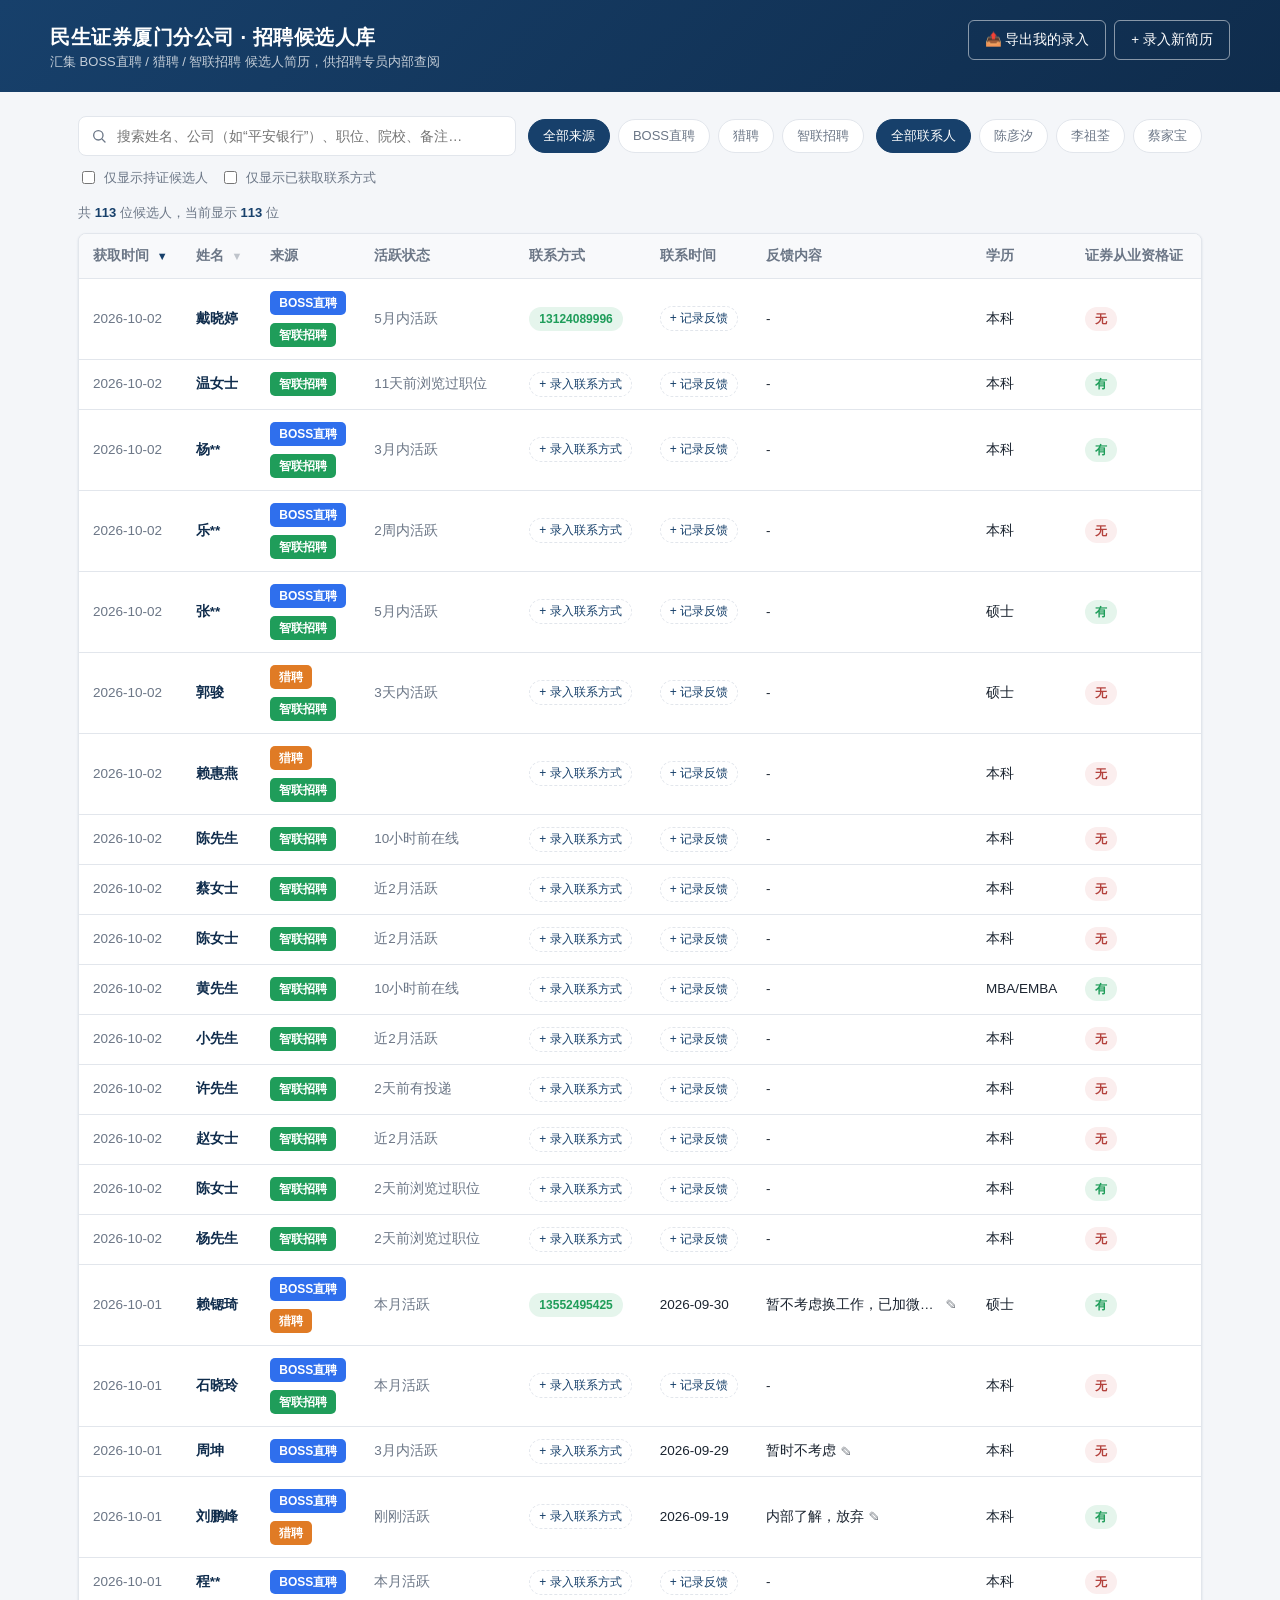
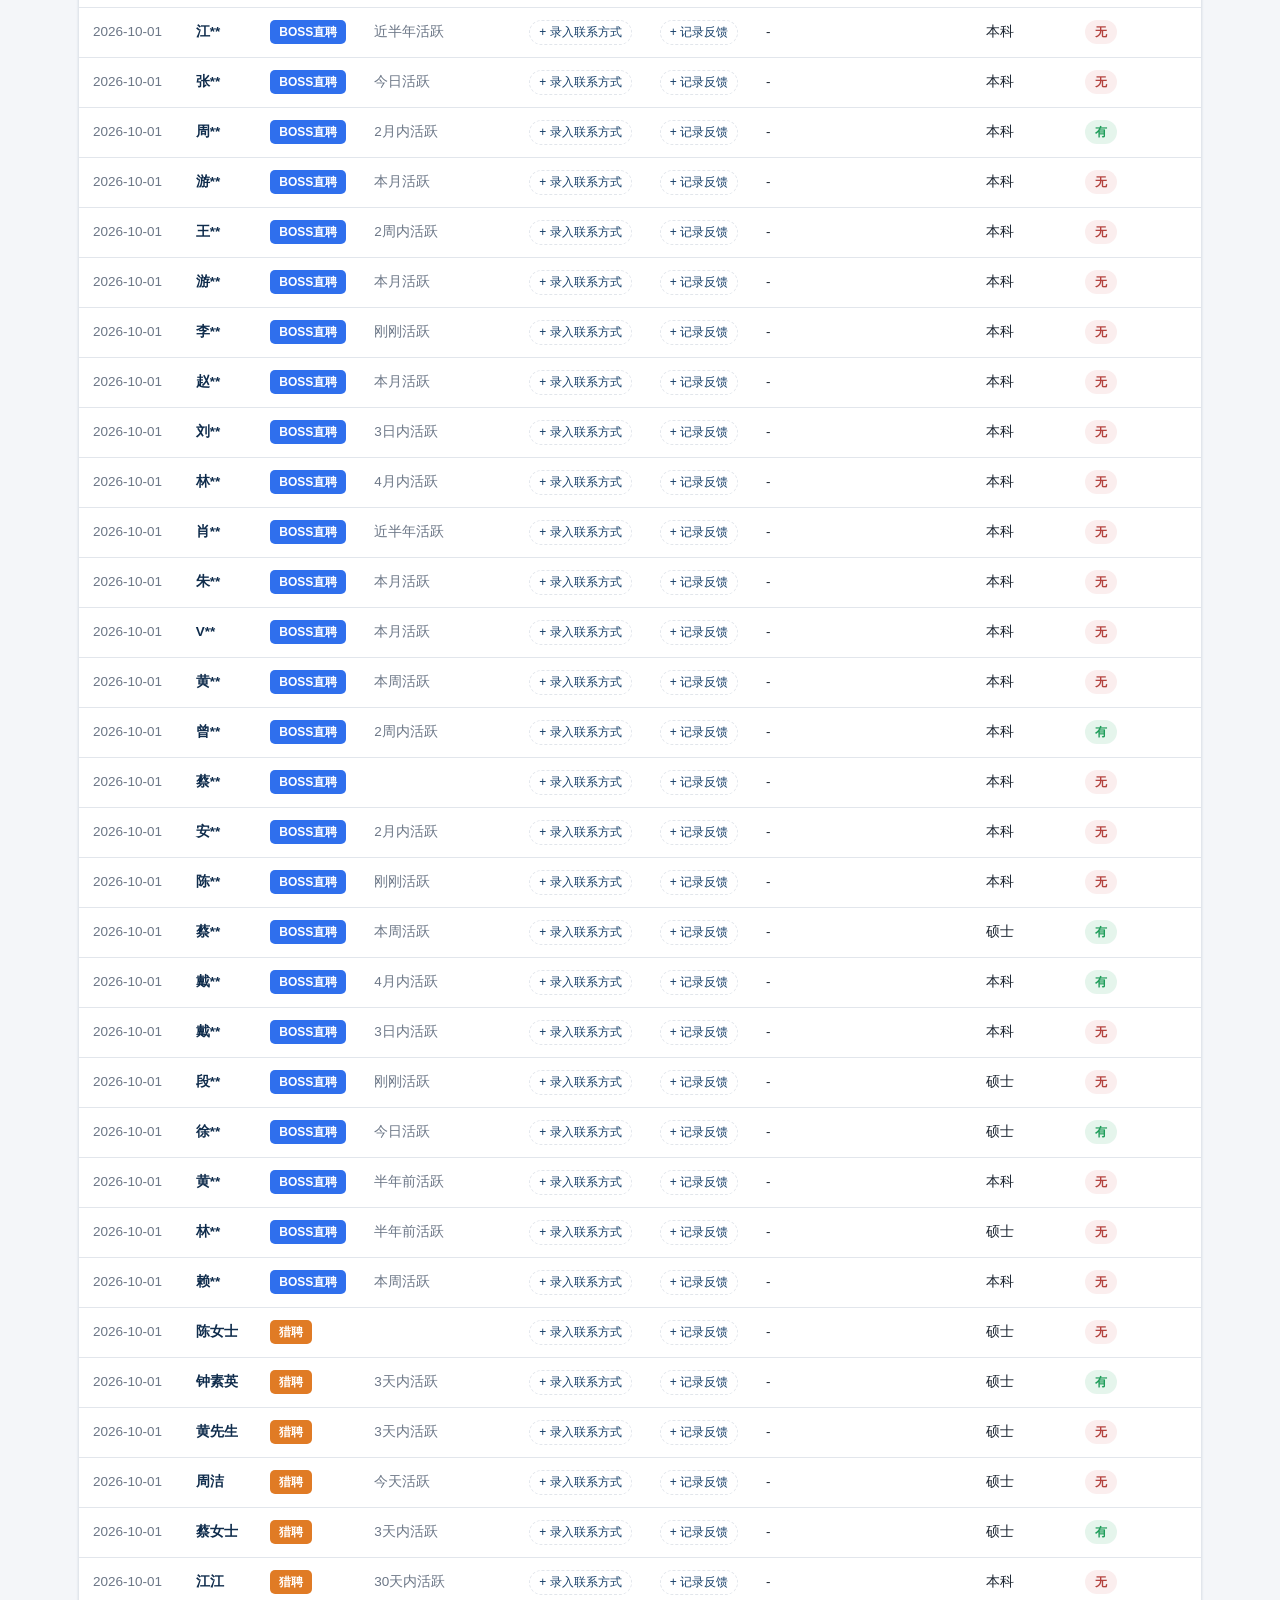
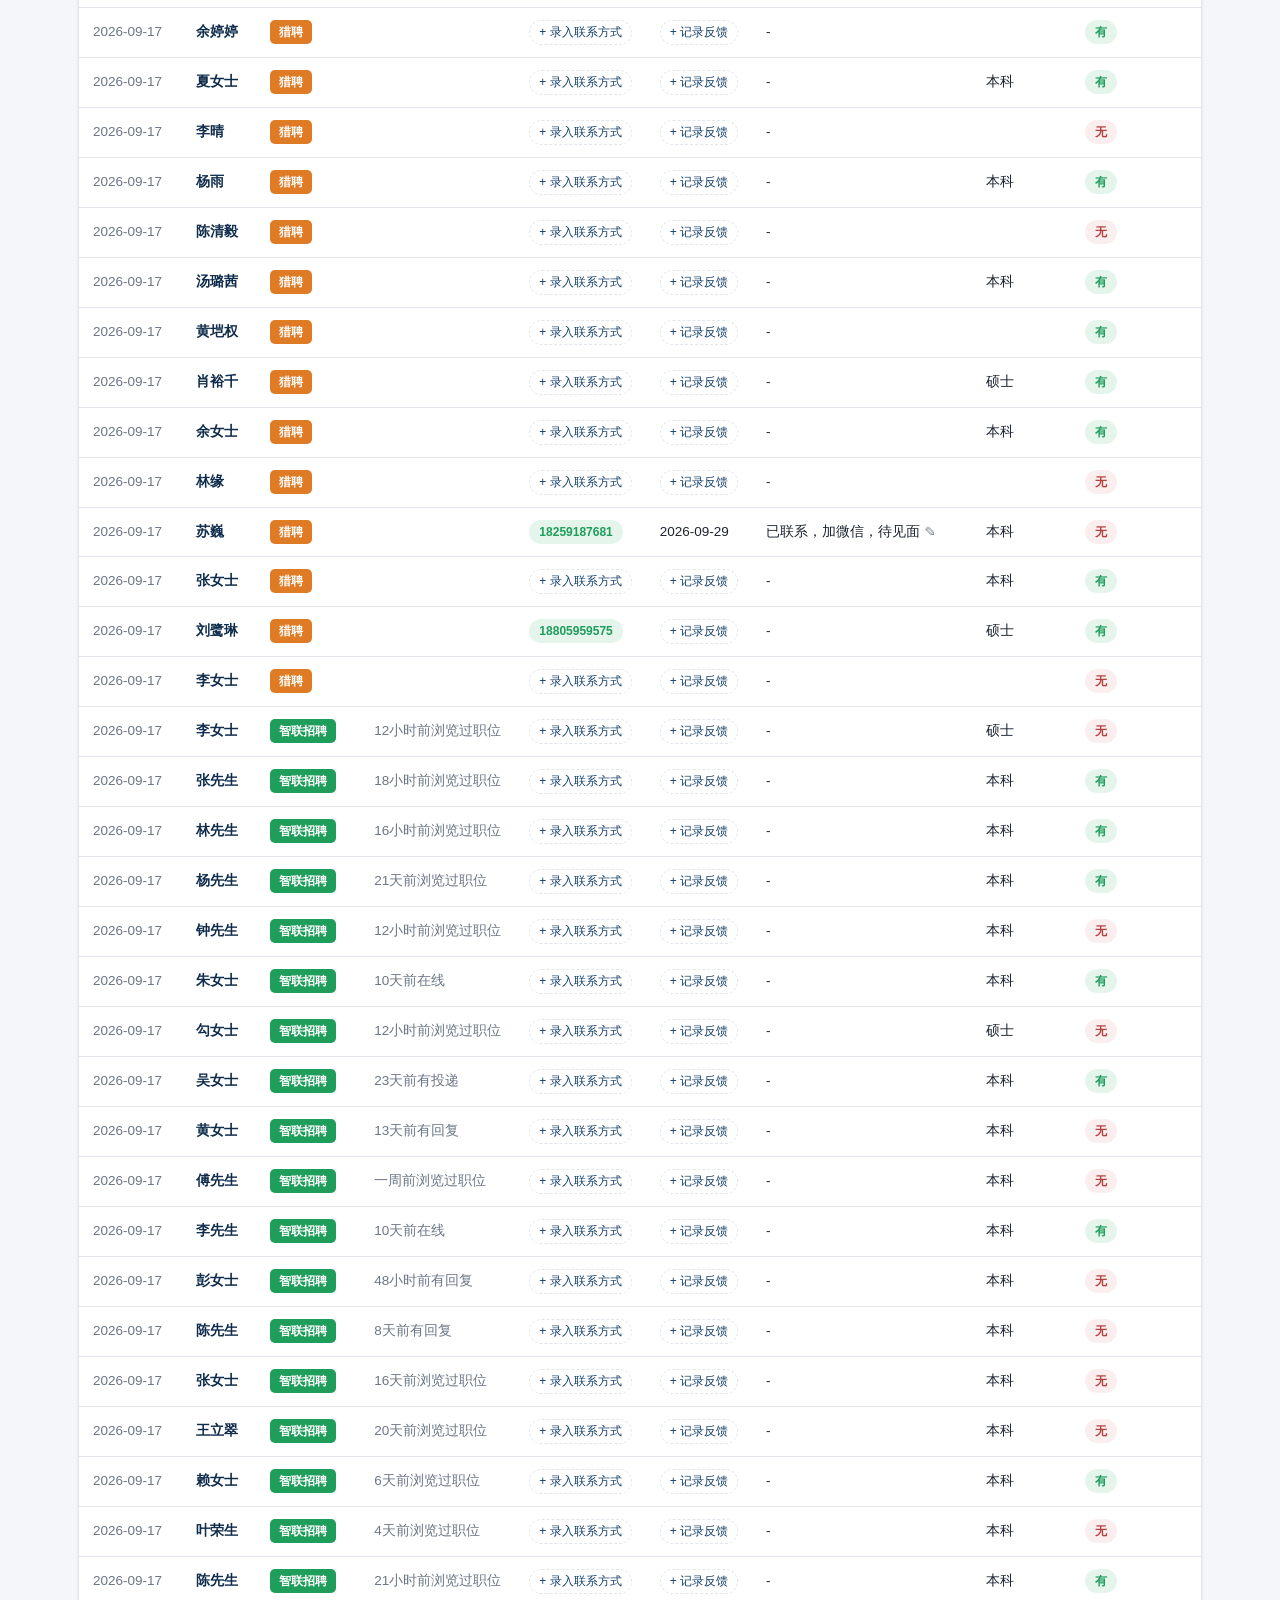
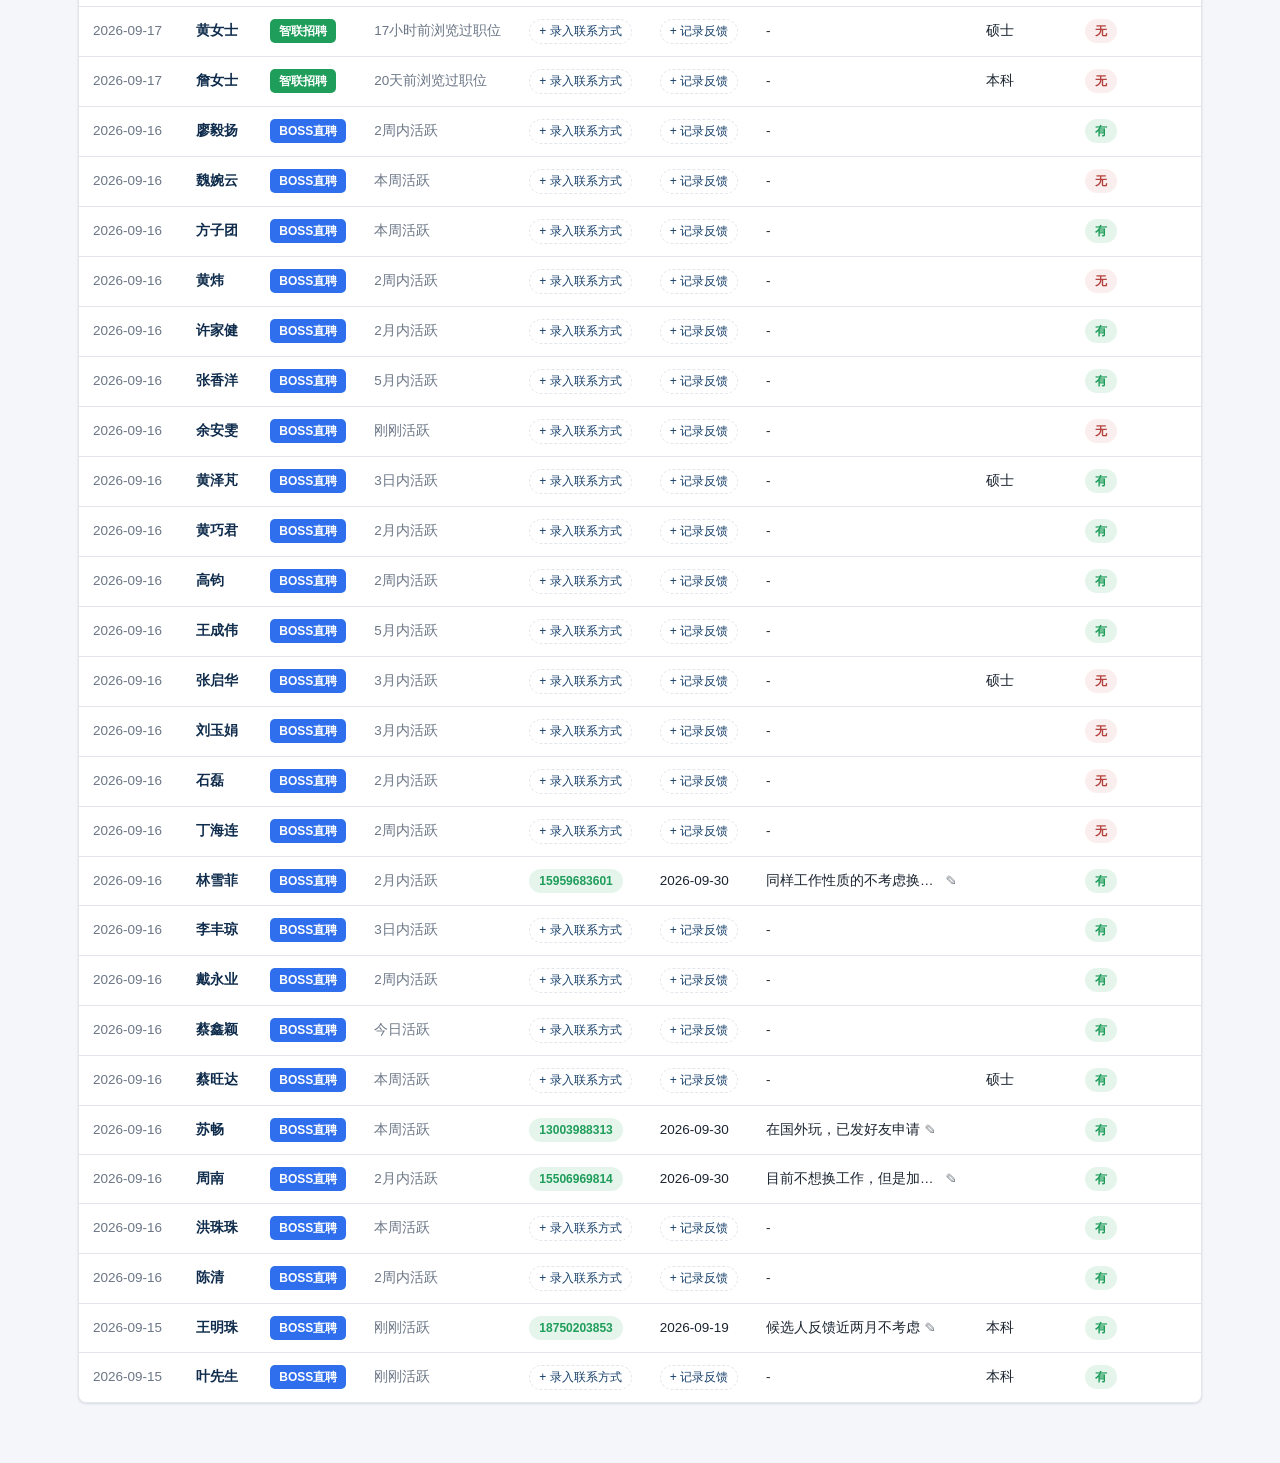
==== commit 731e2139: "首页最后一列新增候选人编号（如 c026），可排序、可搜索；详情页同步显示 Co-Authored-By: Claude Opus 5.5 <noreply@anthropic.com>" ====
--- a/index.html
+++ b/index.html
@@ -71,6 +71,7 @@
               <th>现居地</th>
               <th>状态</th>
               <th>简历联系人</th>
+              <th class="sortable" data-sort-key="id">编号 <span class="arrow"></span></th>
             </tr>
           </thead>
           <tbody></tbody>
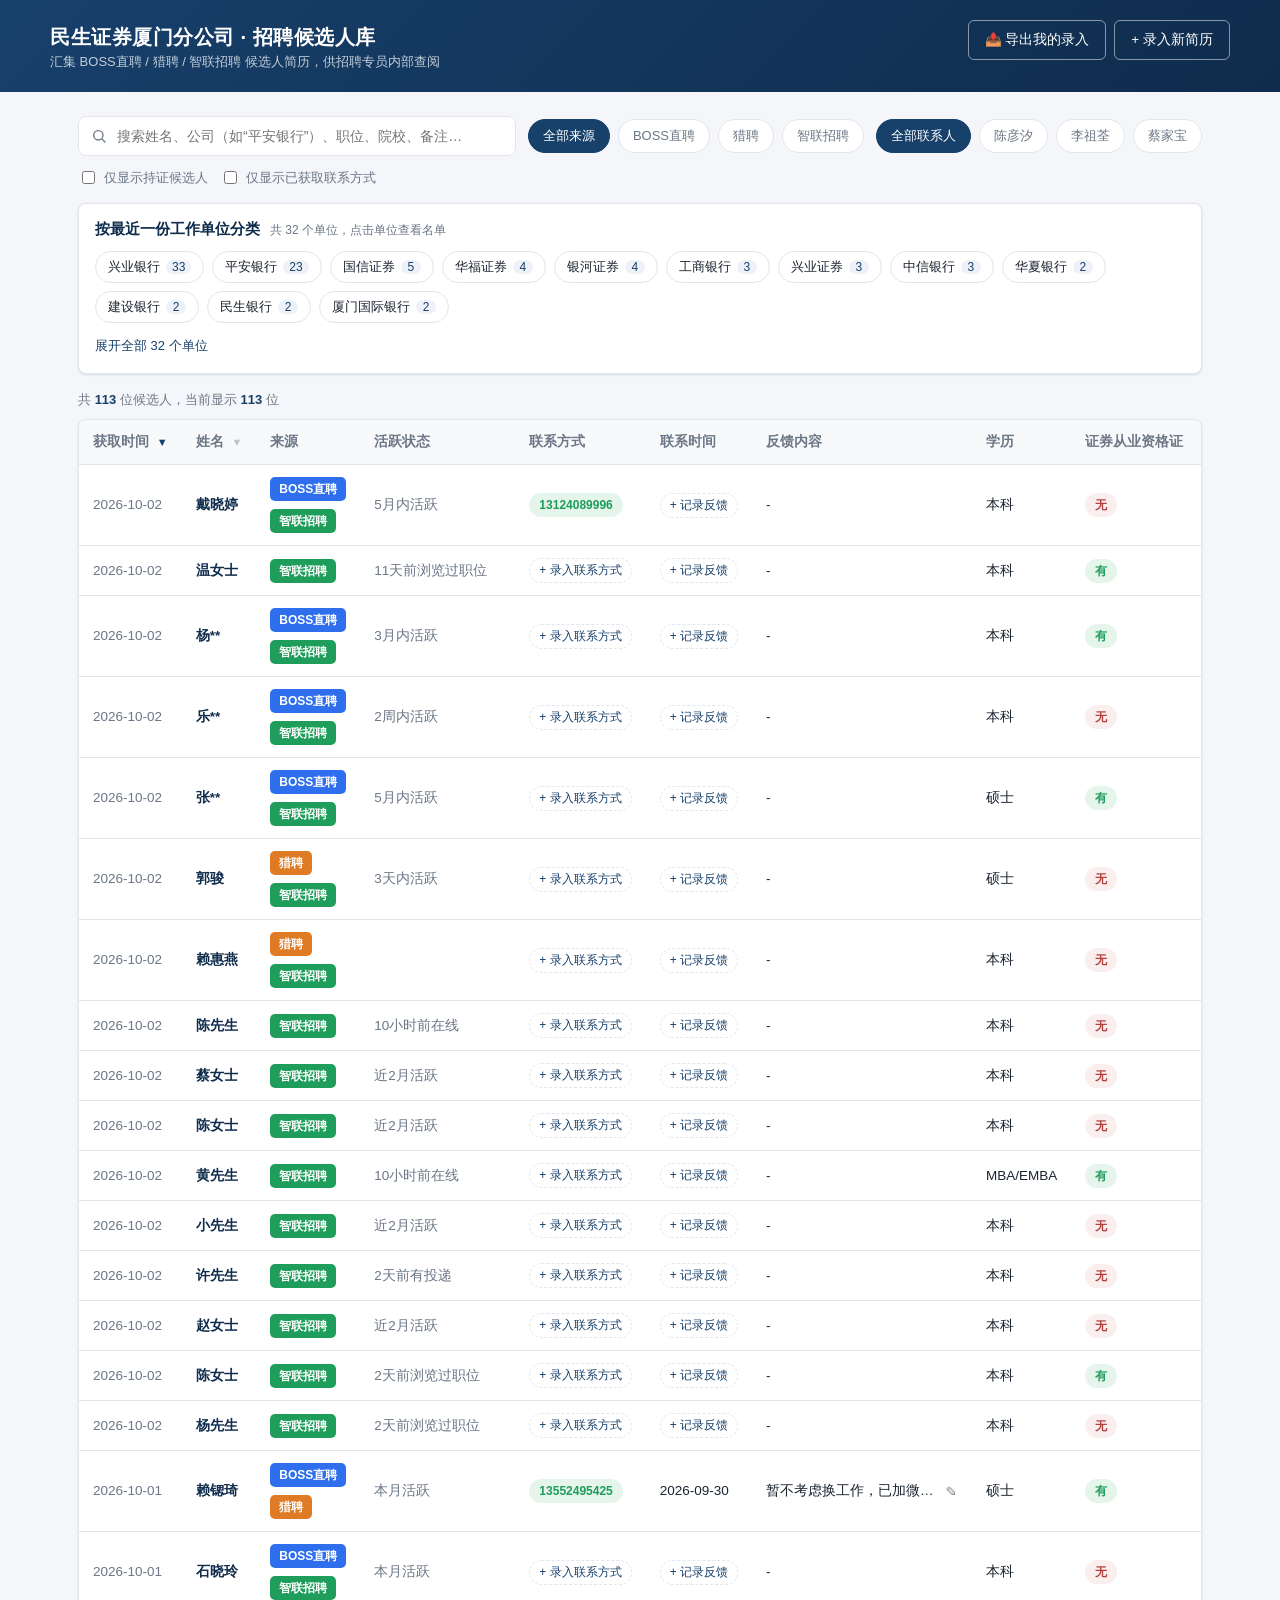
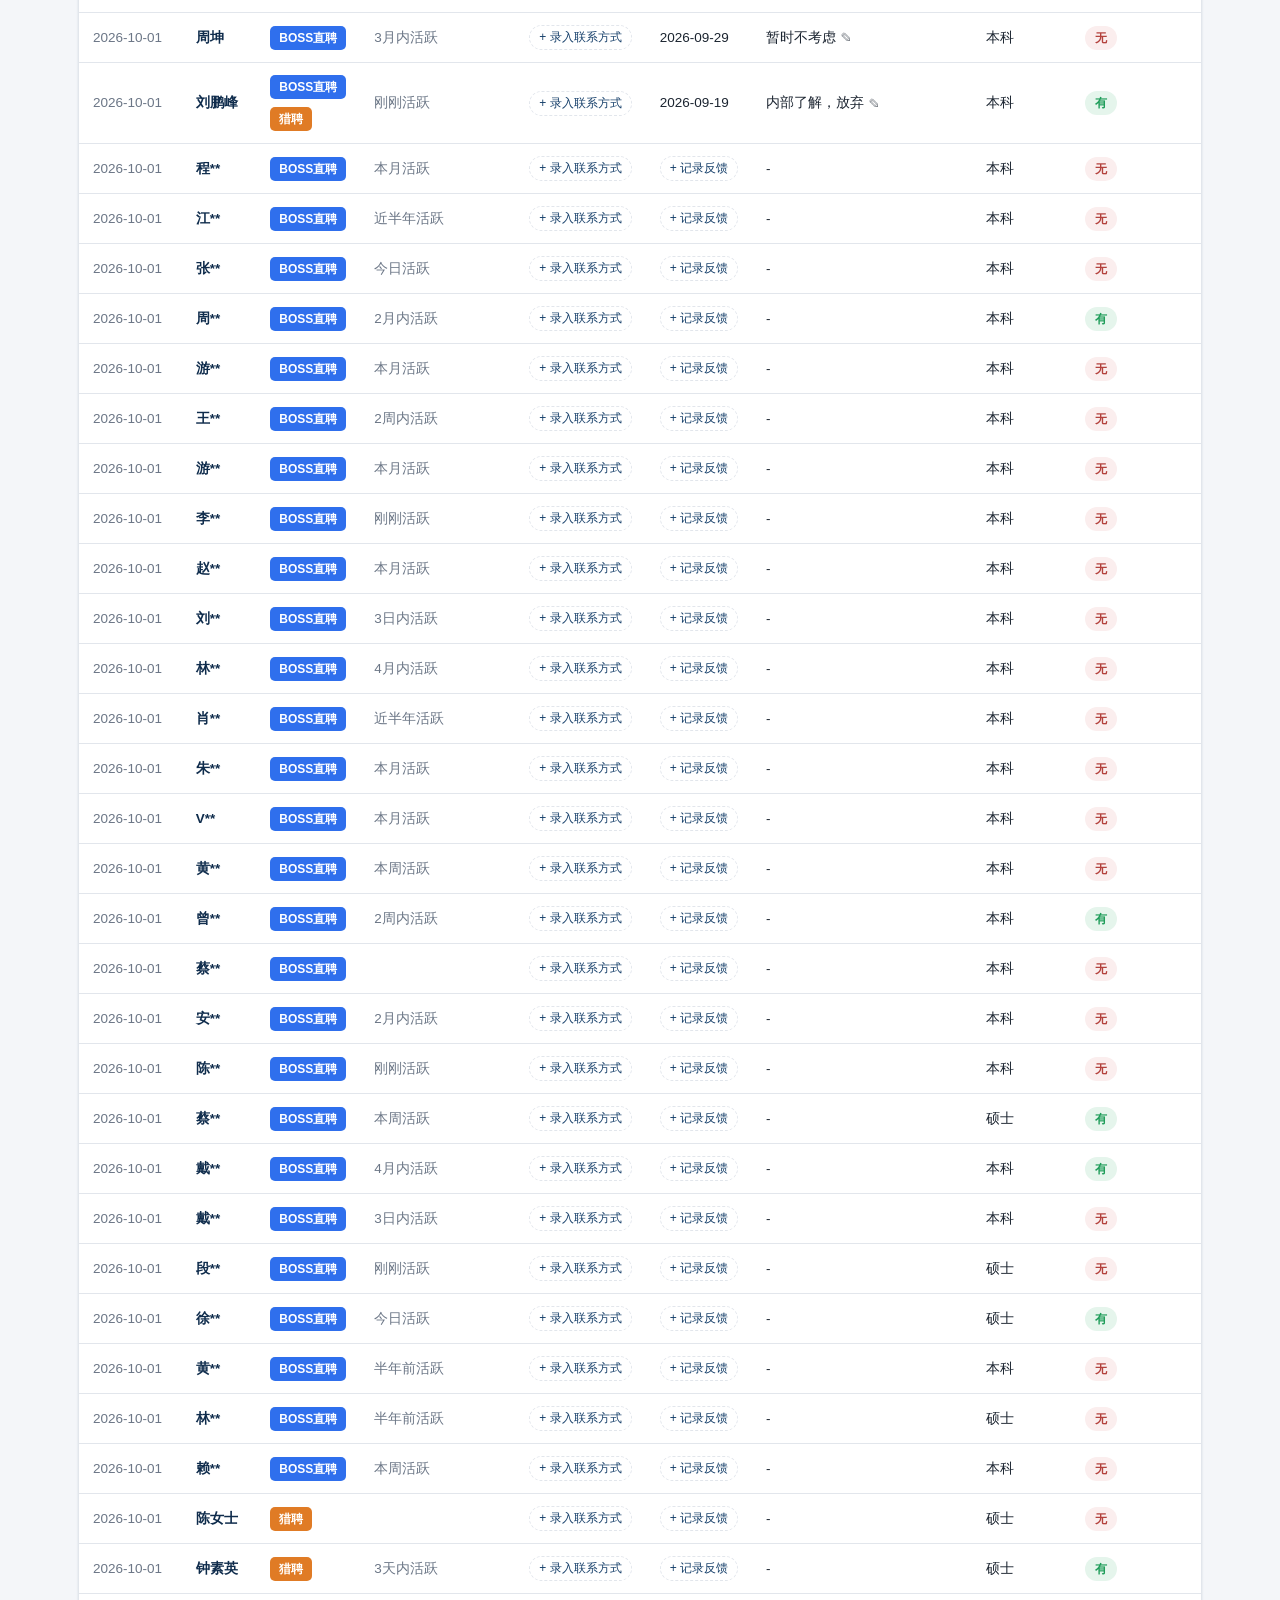
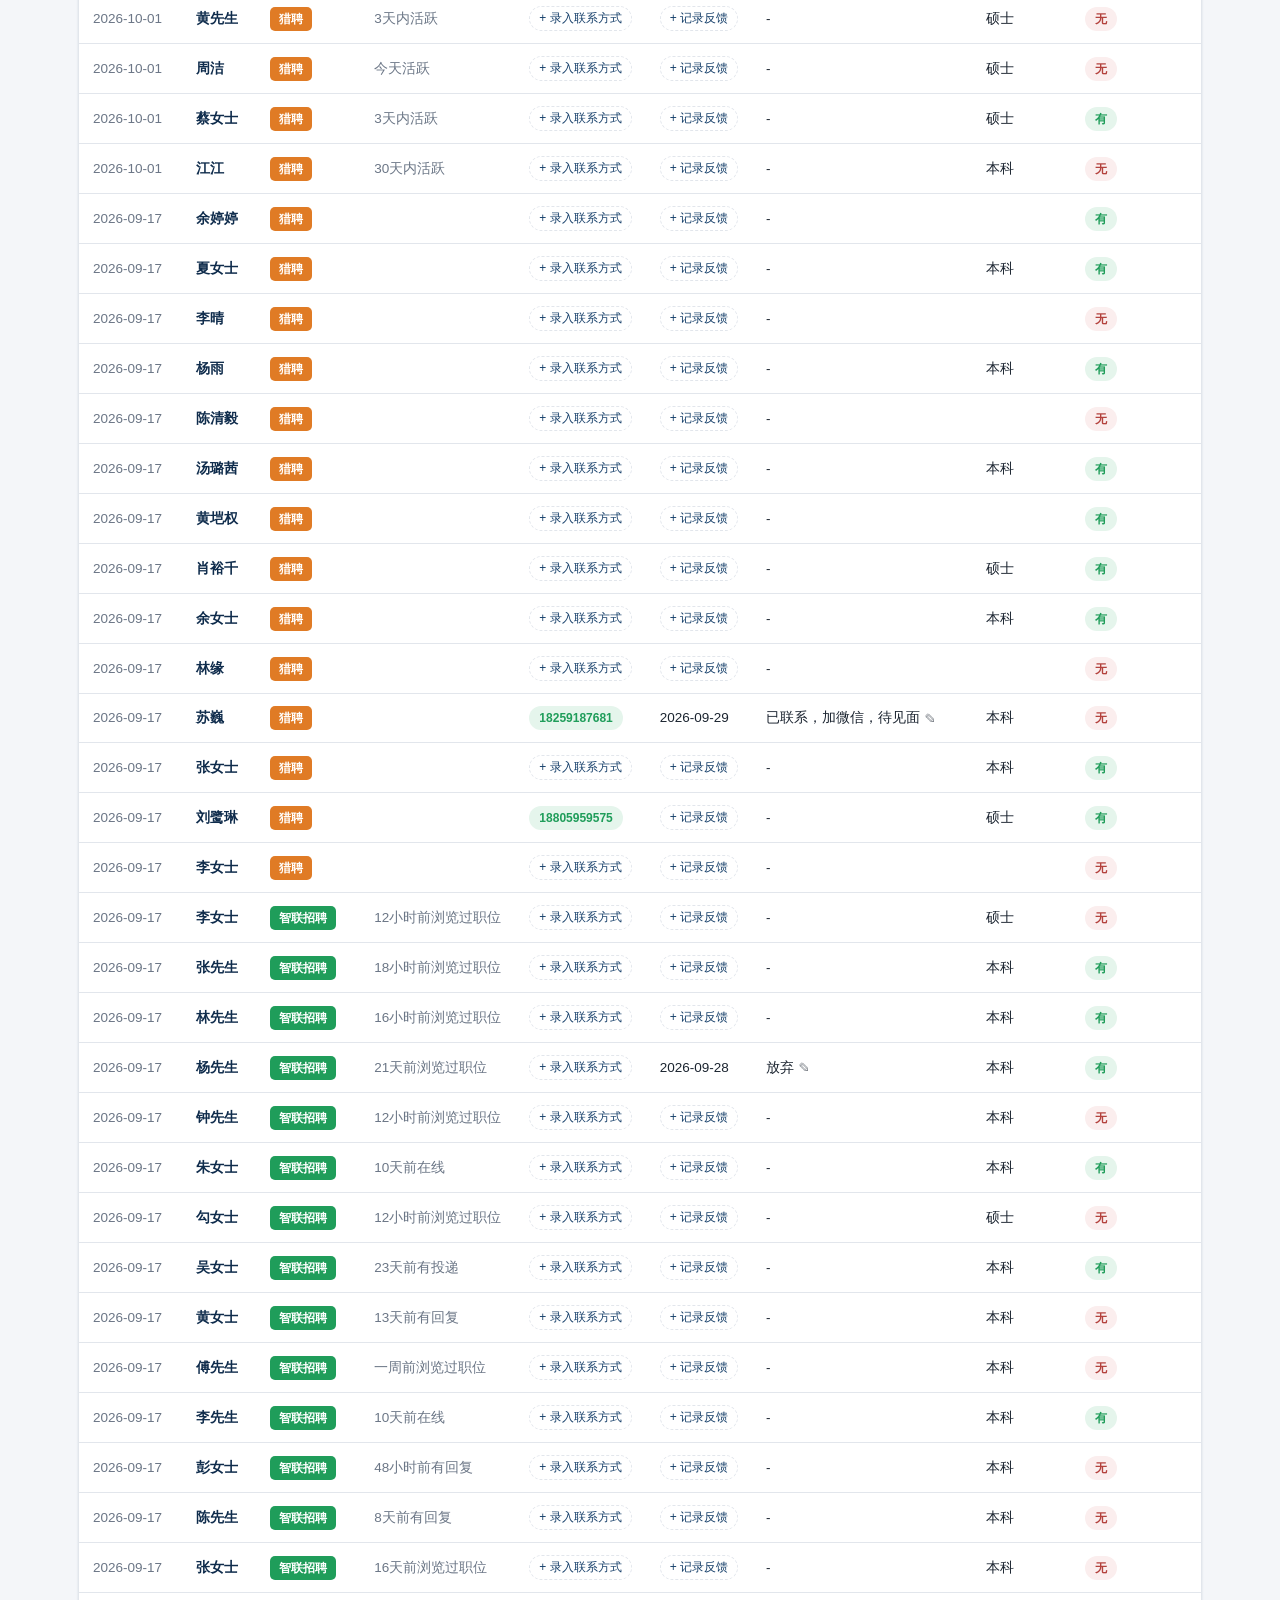
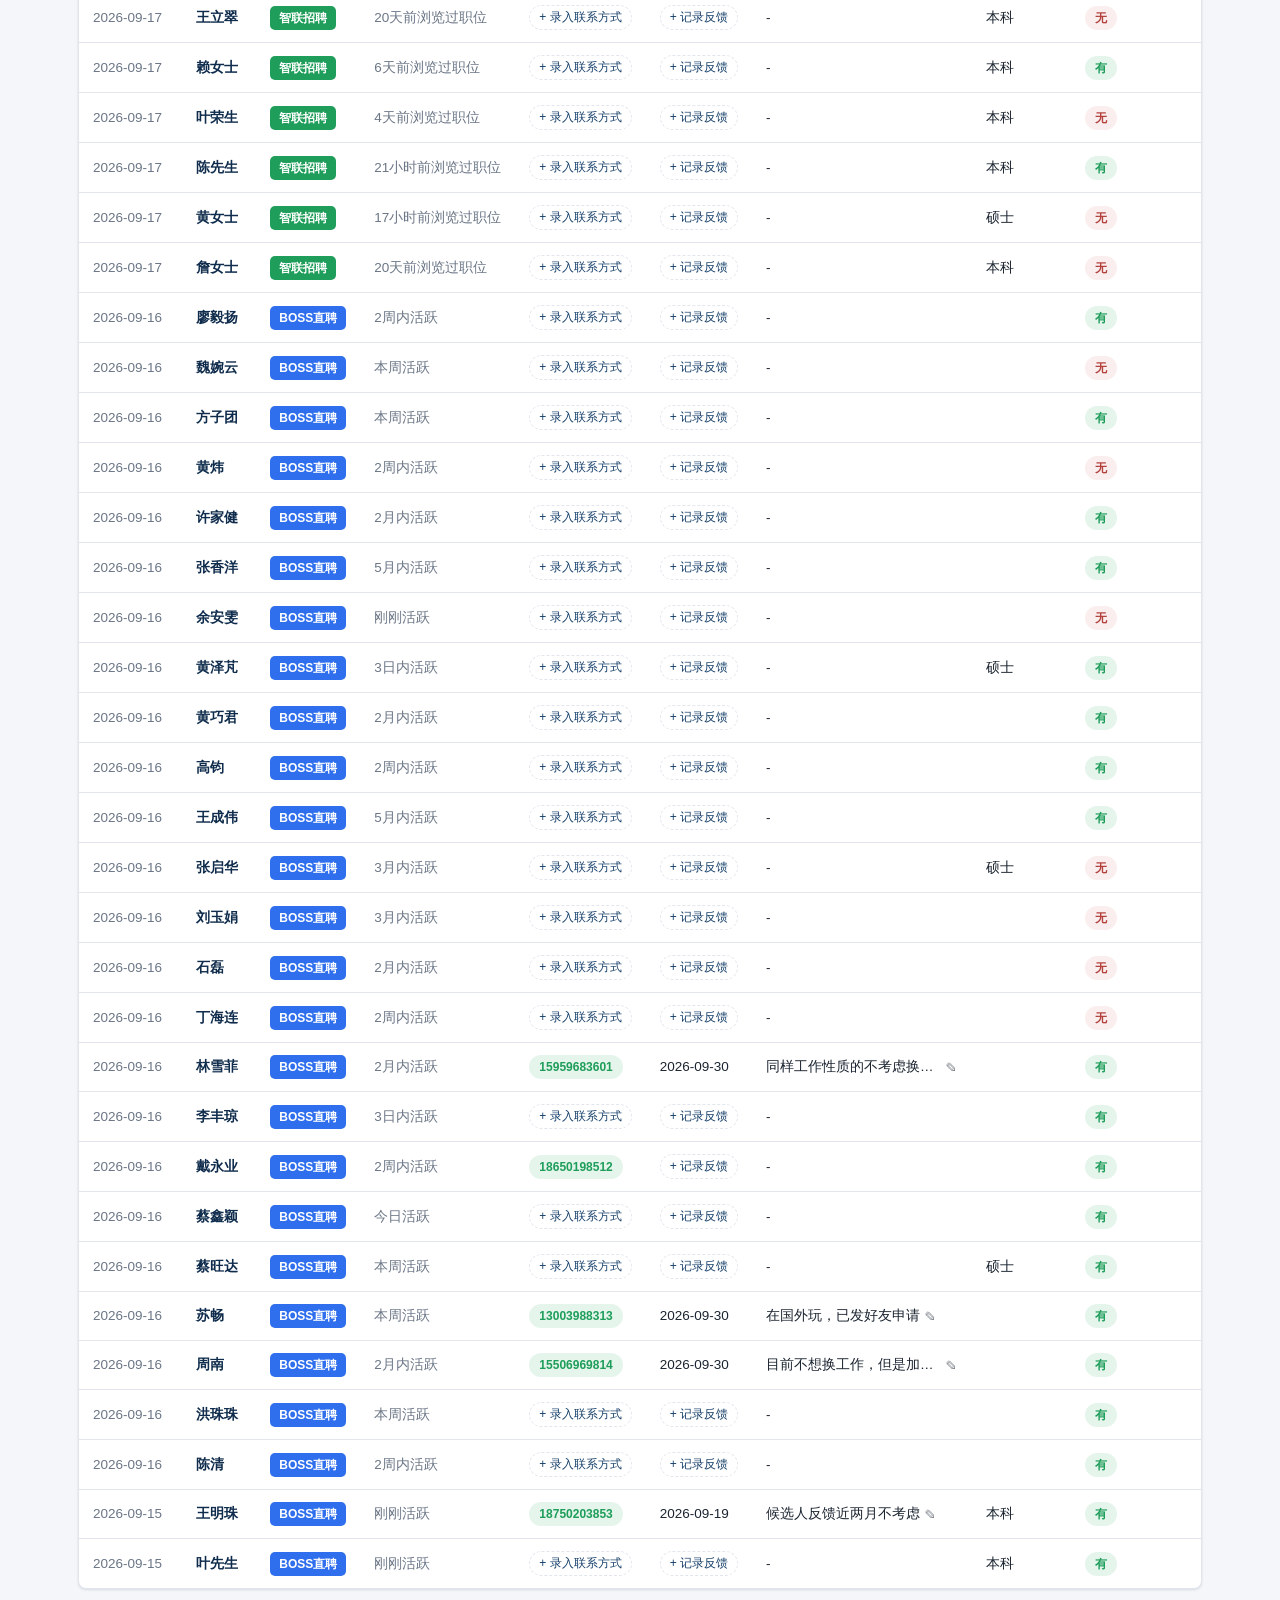
==== commit 85e4b7b2: "首页新增“按最近一份工作单位分类”：单位标签+人数，点击下拉该单位全部候选人名单 - 归并同一机构的不同写法（如兴业银行厦门分行/兴业银行股份有限公司等 → 兴业银行） - 标签默认显示前12个单位，" ====
--- a/index.html
+++ b/index.html
@@ -47,6 +47,16 @@
       </label>
     </div>
 
+    <section class="employer-panel" id="employer-panel">
+      <div class="employer-head">
+        <h2>按最近一份工作单位分类</h2>
+        <span class="employer-sub" id="employer-sub"></span>
+      </div>
+      <div class="employer-chips" id="employer-chips"></div>
+      <button type="button" class="employer-more" id="employer-more" hidden></button>
+      <div class="employer-list" id="employer-list" hidden></div>
+    </section>
+
     <div id="result-meta" class="result-meta"></div>
 
     <div class="table-card">
--- a/assets/style.css
+++ b/assets/style.css
@@ -913,3 +913,199 @@
   font-size: 13px;
   color: var(--color-primary);
 }
+
+/* ---------- 按最近一份工作单位分类 ---------- */
+.employer-panel {
+  background: var(--color-surface);
+  border: 1px solid var(--color-border);
+  border-radius: var(--radius);
+  box-shadow: var(--shadow-card);
+  padding: 14px 16px;
+  margin-bottom: 16px;
+}
+
+.employer-head {
+  display: flex;
+  align-items: baseline;
+  gap: 10px;
+  flex-wrap: wrap;
+  margin-bottom: 10px;
+}
+
+.employer-head h2 {
+  margin: 0;
+  font-size: 15px;
+  color: var(--color-primary-dark);
+}
+
+.employer-sub {
+  font-size: 12px;
+  color: var(--color-text-muted);
+}
+
+.employer-chips {
+  display: flex;
+  flex-wrap: wrap;
+  gap: 8px;
+}
+
+.employer-chip {
+  display: inline-flex;
+  align-items: center;
+  gap: 6px;
+  border: 1px solid var(--color-border);
+  background: var(--color-surface);
+  color: var(--color-text);
+  padding: 6px 12px;
+  border-radius: 999px;
+  font-size: 13px;
+  cursor: pointer;
+  white-space: nowrap;
+  transition: all 0.15s ease;
+}
+
+.employer-chip:hover {
+  border-color: var(--color-primary);
+  color: var(--color-primary);
+}
+
+.employer-chip.active {
+  background: var(--color-primary);
+  border-color: var(--color-primary);
+  color: #fff;
+}
+
+.employer-count {
+  font-size: 12px;
+  min-width: 20px;
+  padding: 0 6px;
+  border-radius: 999px;
+  background: var(--color-row-hover);
+  color: var(--color-primary);
+  text-align: center;
+}
+
+.employer-chip.active .employer-count {
+  background: rgba(255, 255, 255, 0.22);
+  color: #fff;
+}
+
+.employer-more {
+  margin-top: 10px;
+  border: none;
+  background: none;
+  color: var(--color-primary);
+  font-size: 13px;
+  cursor: pointer;
+  padding: 4px 0;
+}
+
+.employer-list {
+  margin-top: 12px;
+  border-top: 1px solid var(--color-border);
+  padding-top: 10px;
+}
+
+.employer-list-head {
+  display: flex;
+  align-items: baseline;
+  gap: 10px;
+  margin-bottom: 8px;
+  font-size: 14px;
+  color: var(--color-primary-dark);
+}
+
+.employer-list-head span {
+  font-size: 12px;
+  color: var(--color-text-muted);
+}
+
+.employer-close {
+  margin-left: auto;
+  border: none;
+  background: none;
+  color: var(--color-text-muted);
+  font-size: 12px;
+  cursor: pointer;
+}
+
+.emp-item {
+  display: block;
+  padding: 10px 12px;
+  margin-bottom: 8px;
+  border: 1px solid var(--color-border);
+  border-radius: var(--radius);
+  text-decoration: none;
+  color: inherit;
+}
+
+.emp-item:hover {
+  background: var(--color-row-hover);
+  border-color: var(--color-primary);
+}
+
+.emp-line1 {
+  display: flex;
+  align-items: center;
+  flex-wrap: wrap;
+  gap: 6px 8px;
+}
+
+.emp-name {
+  font-size: 15px;
+  color: var(--color-primary-dark);
+}
+
+.emp-id {
+  font-size: 12px;
+  color: var(--color-text-muted);
+}
+
+.emp-phone {
+  margin-left: auto;
+  font-size: 12px;
+  color: var(--color-text-muted);
+}
+
+.emp-phone.has {
+  color: var(--color-tag-zhilian);
+  font-weight: 600;
+}
+
+.emp-line2,
+.emp-line3 {
+  display: block;
+  margin-top: 3px;
+  font-size: 13px;
+  line-height: 1.45;
+}
+
+.emp-line2 {
+  color: var(--color-text);
+}
+
+.emp-line3 {
+  color: var(--color-text-muted);
+  font-size: 12px;
+}
+
+.emp-empty {
+  font-size: 13px;
+  color: var(--color-text-muted);
+  padding: 8px 0;
+}
+
+@media (max-width: 600px) {
+  .employer-panel {
+    padding: 12px;
+  }
+  .employer-chips {
+    gap: 6px;
+  }
+  .employer-chip {
+    padding: 6px 10px;
+  }
+  .emp-phone {
+    margin-left: 0;
+  }
+}
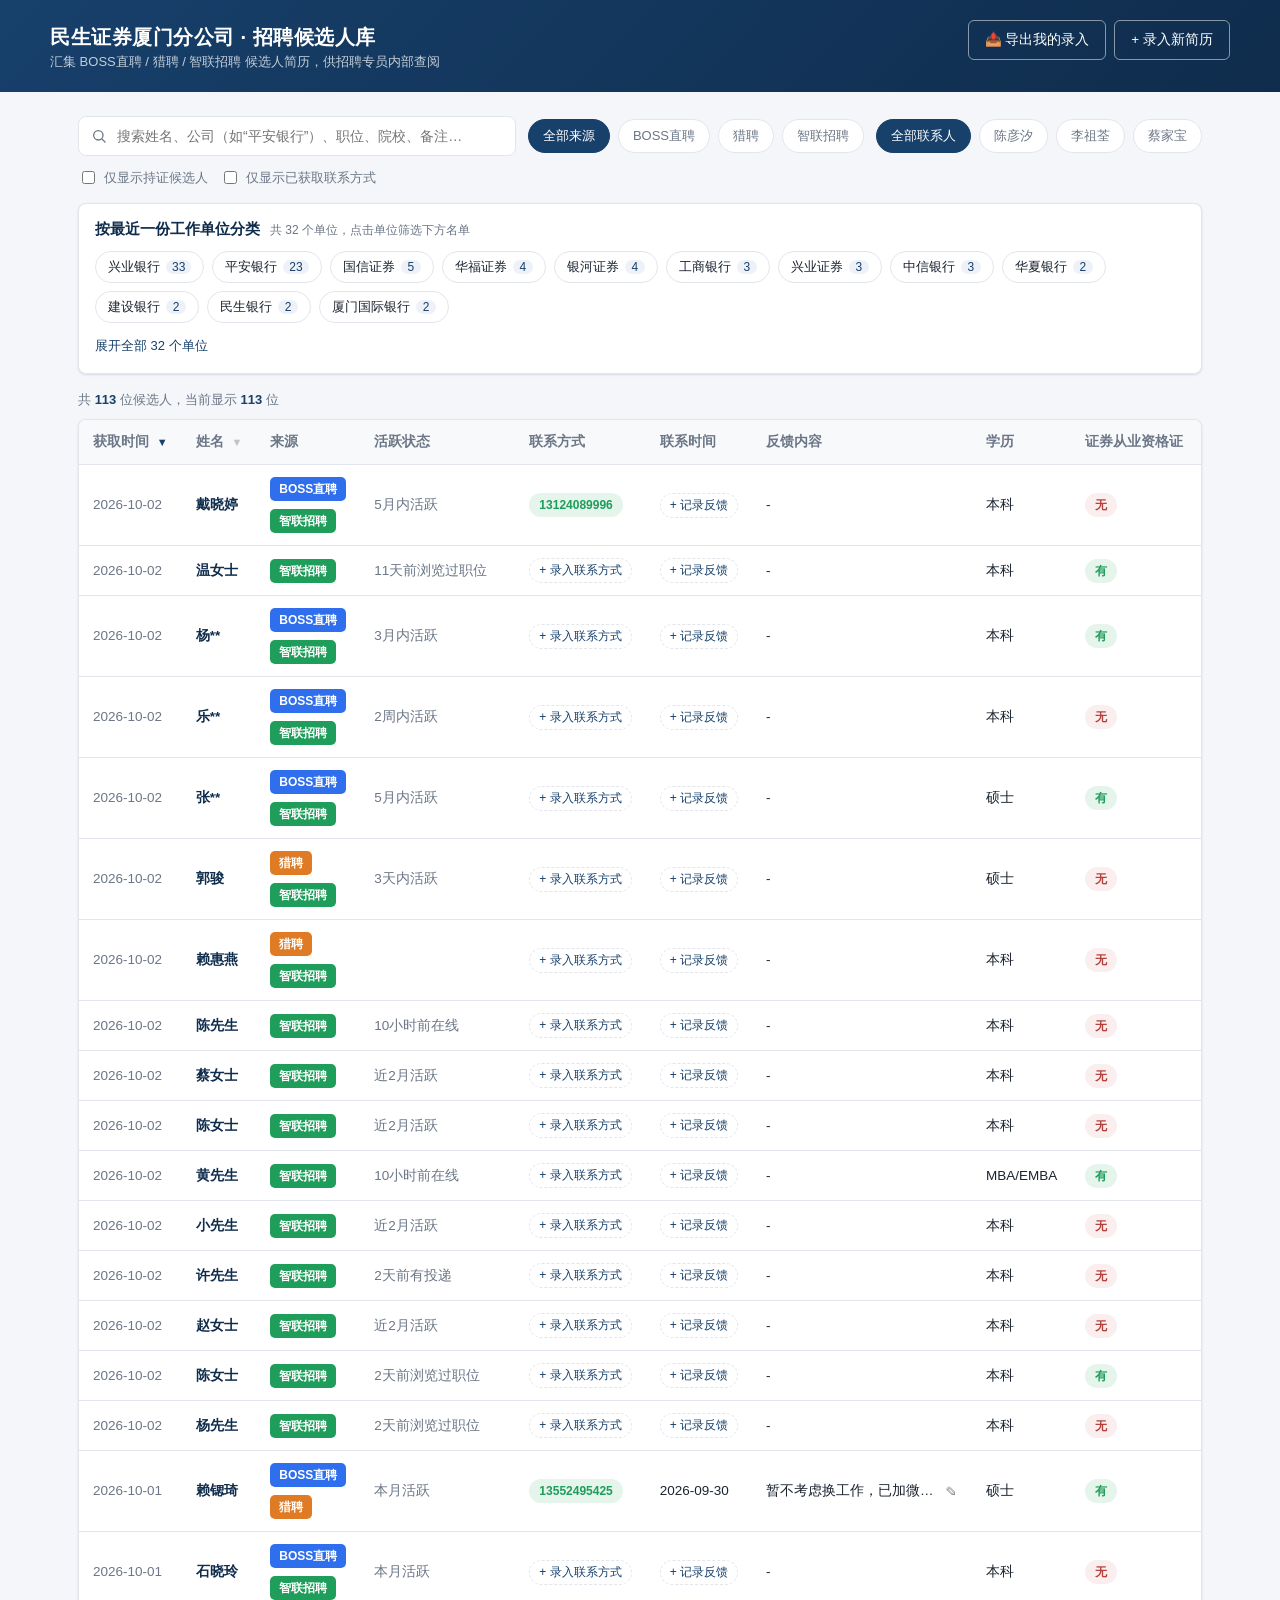
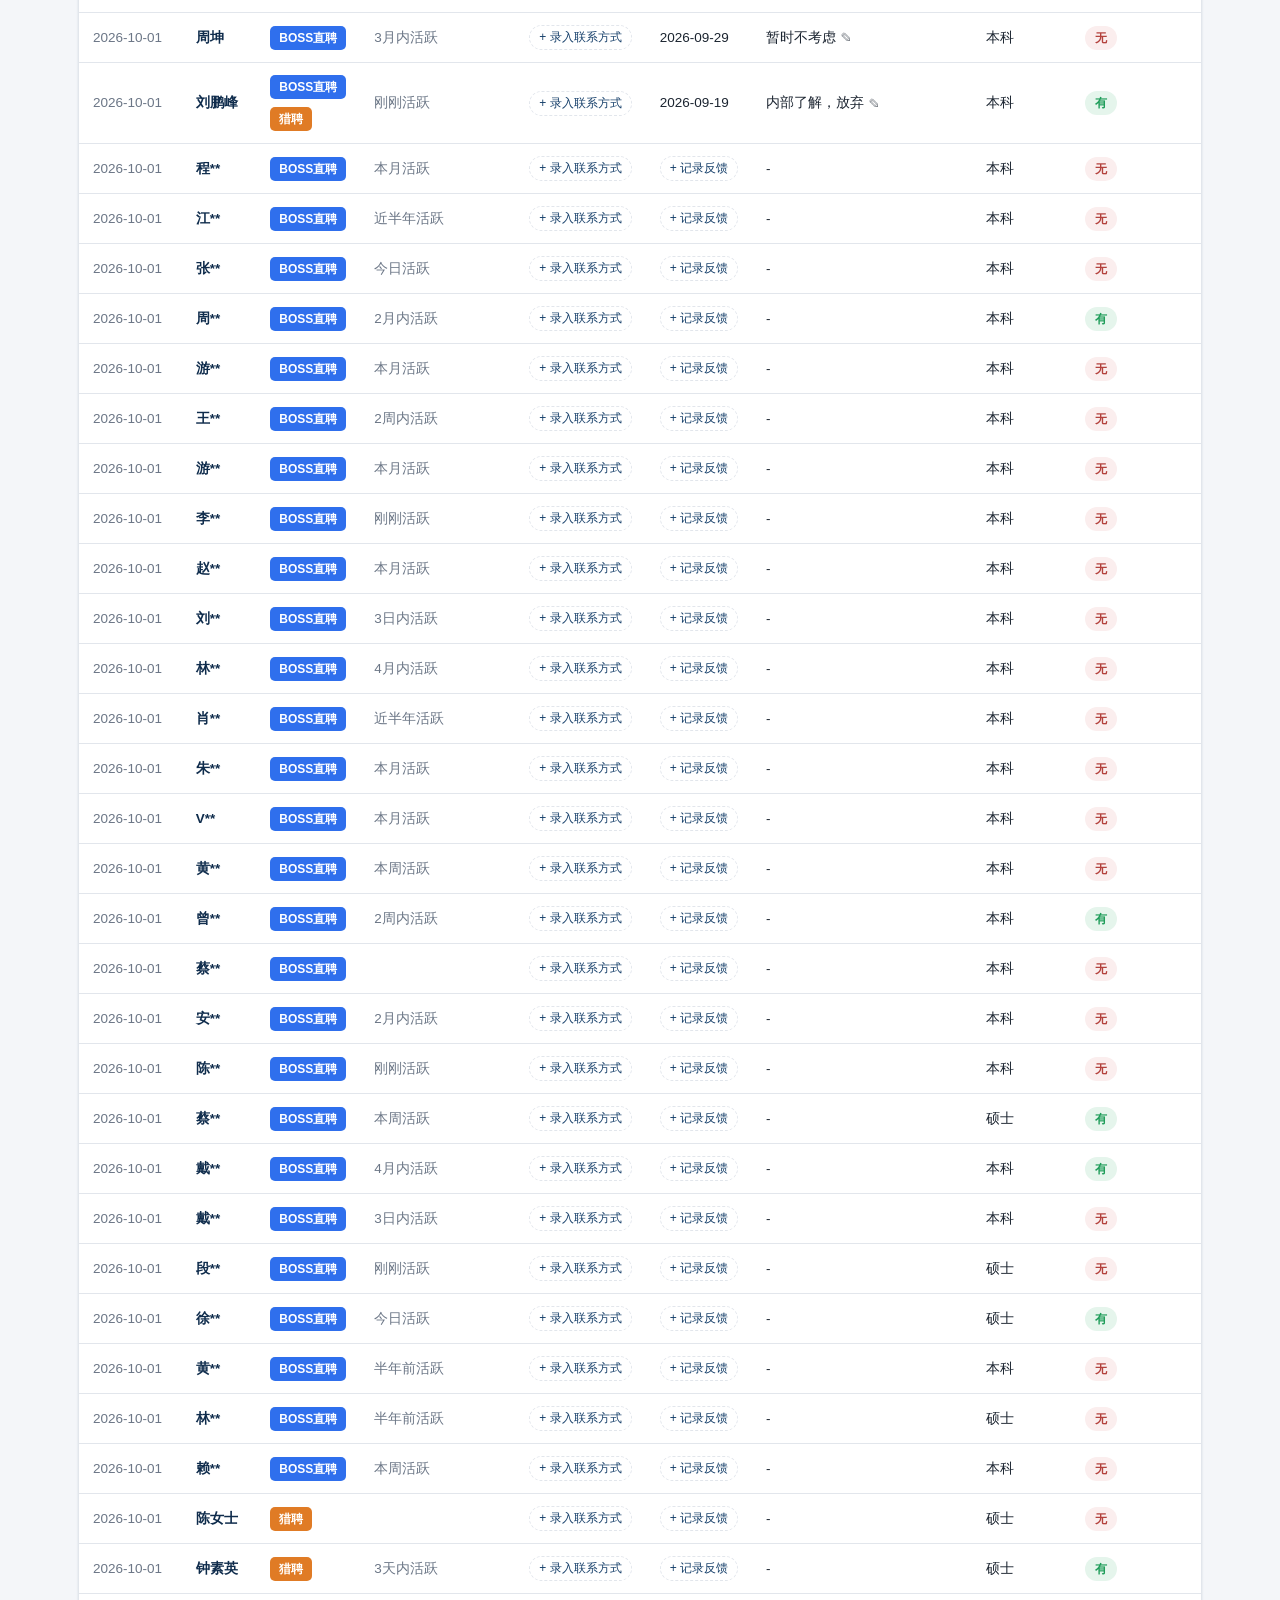
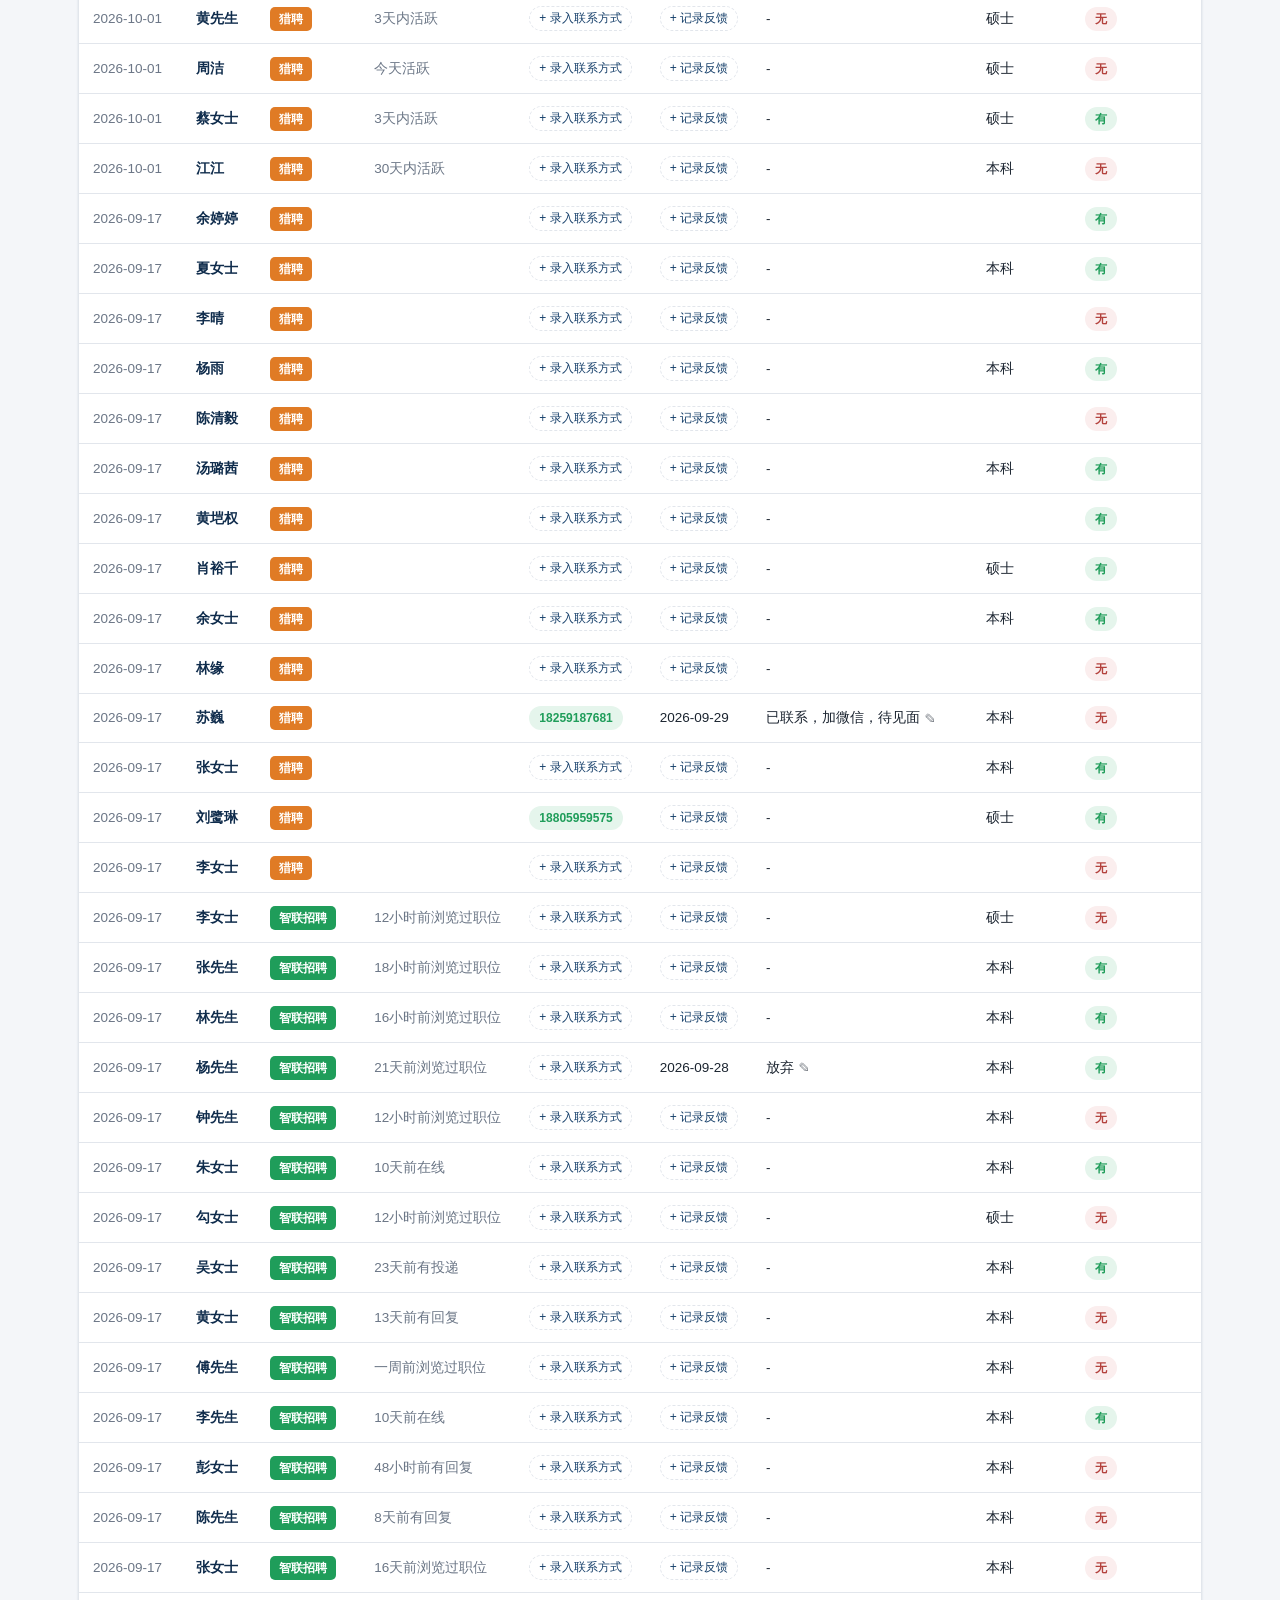
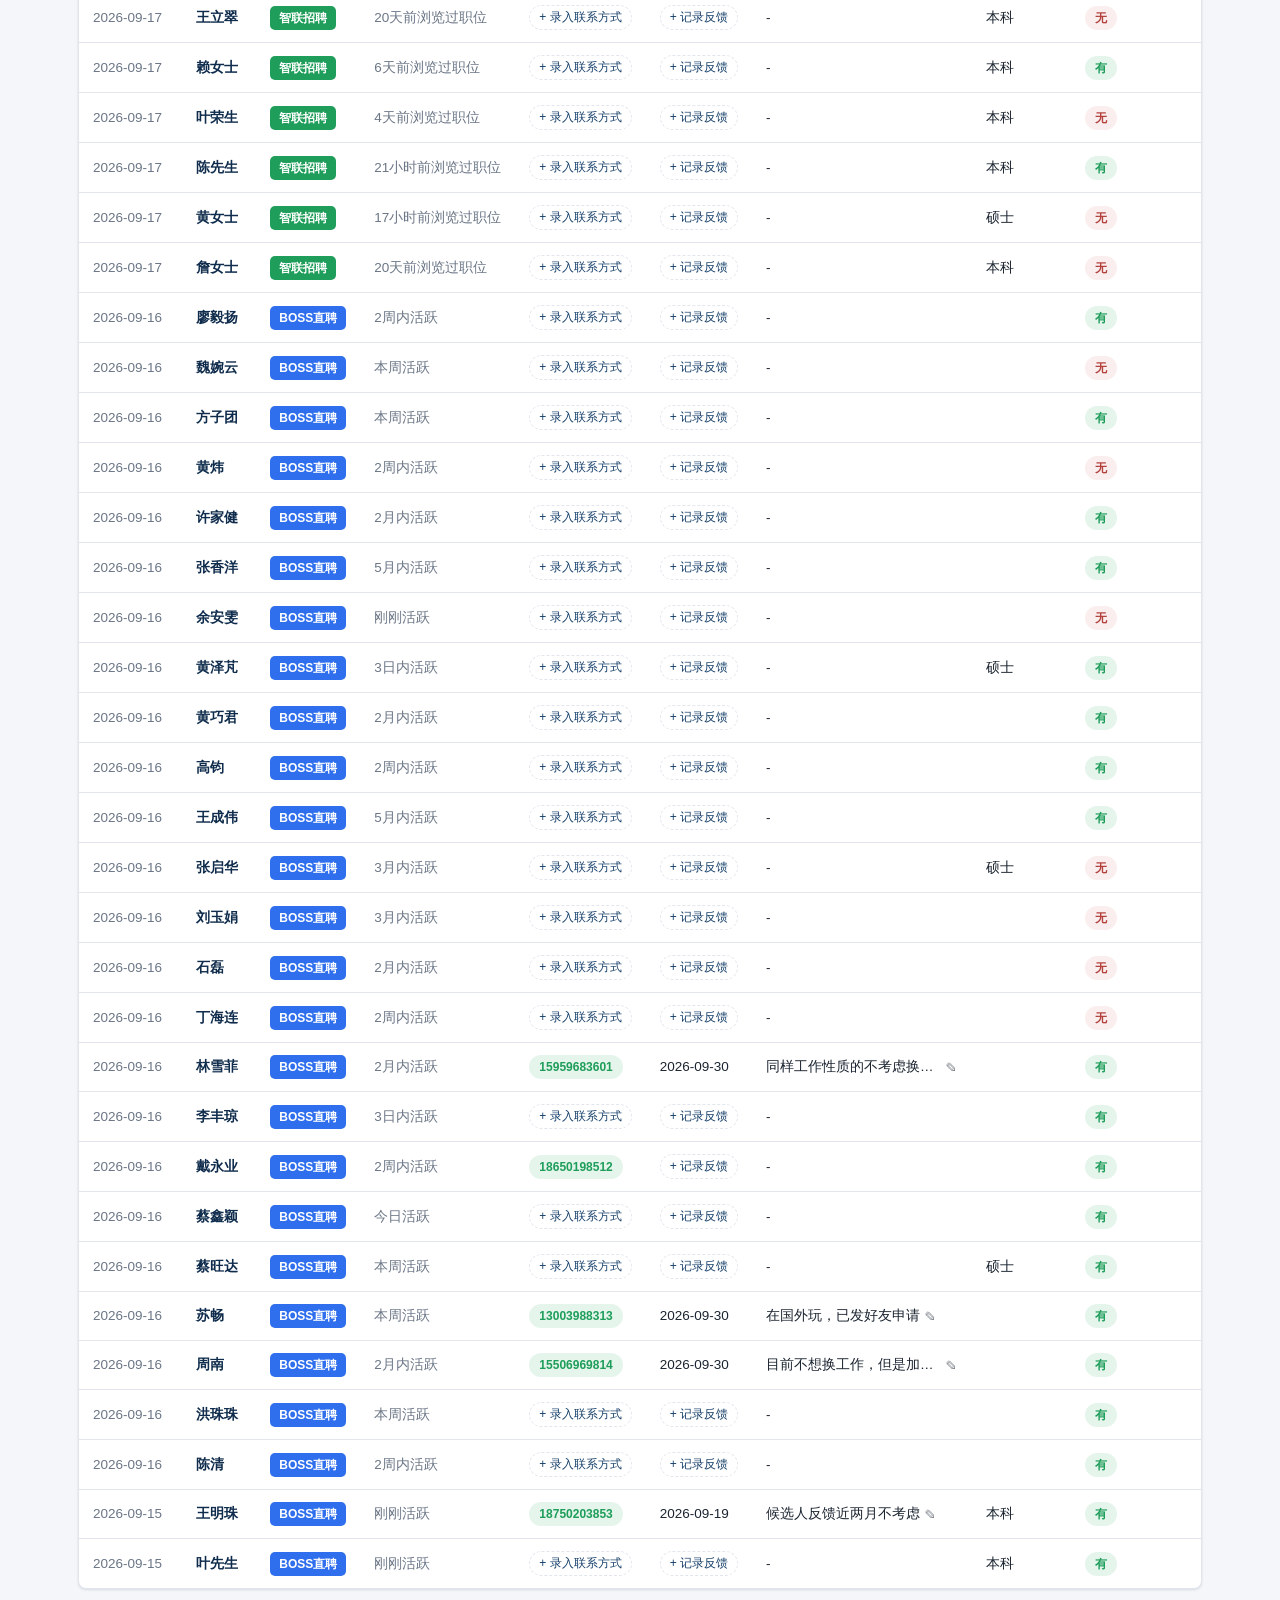
==== commit 2b58c64f: "单位标签改为直接筛选下方主表格，不再弹出卡片名单 - 点“兴业银行”等标签，下方完整表格只显示该单位候选人，可横向查看全部列并直接录入联系方式/反馈 - 标签人数随其他筛选联动，再点一次标签取消筛选 " ====
--- a/index.html
+++ b/index.html
@@ -54,7 +54,6 @@
       </div>
       <div class="employer-chips" id="employer-chips"></div>
       <button type="button" class="employer-more" id="employer-more" hidden></button>
-      <div class="employer-list" id="employer-list" hidden></div>
     </section>
 
     <div id="result-meta" class="result-meta"></div>
--- a/assets/style.css
+++ b/assets/style.css
@@ -1000,101 +1000,6 @@
   padding: 4px 0;
 }
 
-.employer-list {
-  margin-top: 12px;
-  border-top: 1px solid var(--color-border);
-  padding-top: 10px;
-}
-
-.employer-list-head {
-  display: flex;
-  align-items: baseline;
-  gap: 10px;
-  margin-bottom: 8px;
-  font-size: 14px;
-  color: var(--color-primary-dark);
-}
-
-.employer-list-head span {
-  font-size: 12px;
-  color: var(--color-text-muted);
-}
-
-.employer-close {
-  margin-left: auto;
-  border: none;
-  background: none;
-  color: var(--color-text-muted);
-  font-size: 12px;
-  cursor: pointer;
-}
-
-.emp-item {
-  display: block;
-  padding: 10px 12px;
-  margin-bottom: 8px;
-  border: 1px solid var(--color-border);
-  border-radius: var(--radius);
-  text-decoration: none;
-  color: inherit;
-}
-
-.emp-item:hover {
-  background: var(--color-row-hover);
-  border-color: var(--color-primary);
-}
-
-.emp-line1 {
-  display: flex;
-  align-items: center;
-  flex-wrap: wrap;
-  gap: 6px 8px;
-}
-
-.emp-name {
-  font-size: 15px;
-  color: var(--color-primary-dark);
-}
-
-.emp-id {
-  font-size: 12px;
-  color: var(--color-text-muted);
-}
-
-.emp-phone {
-  margin-left: auto;
-  font-size: 12px;
-  color: var(--color-text-muted);
-}
-
-.emp-phone.has {
-  color: var(--color-tag-zhilian);
-  font-weight: 600;
-}
-
-.emp-line2,
-.emp-line3 {
-  display: block;
-  margin-top: 3px;
-  font-size: 13px;
-  line-height: 1.45;
-}
-
-.emp-line2 {
-  color: var(--color-text);
-}
-
-.emp-line3 {
-  color: var(--color-text-muted);
-  font-size: 12px;
-}
-
-.emp-empty {
-  font-size: 13px;
-  color: var(--color-text-muted);
-  padding: 8px 0;
-}
-
 @media (max-width: 600px) {
   .employer-panel {
     padding: 12px;
@@ -1105,7 +1010,4 @@
   .employer-chip {
     padding: 6px 10px;
   }
-  .emp-phone {
-    margin-left: 0;
-  }
-}
+}
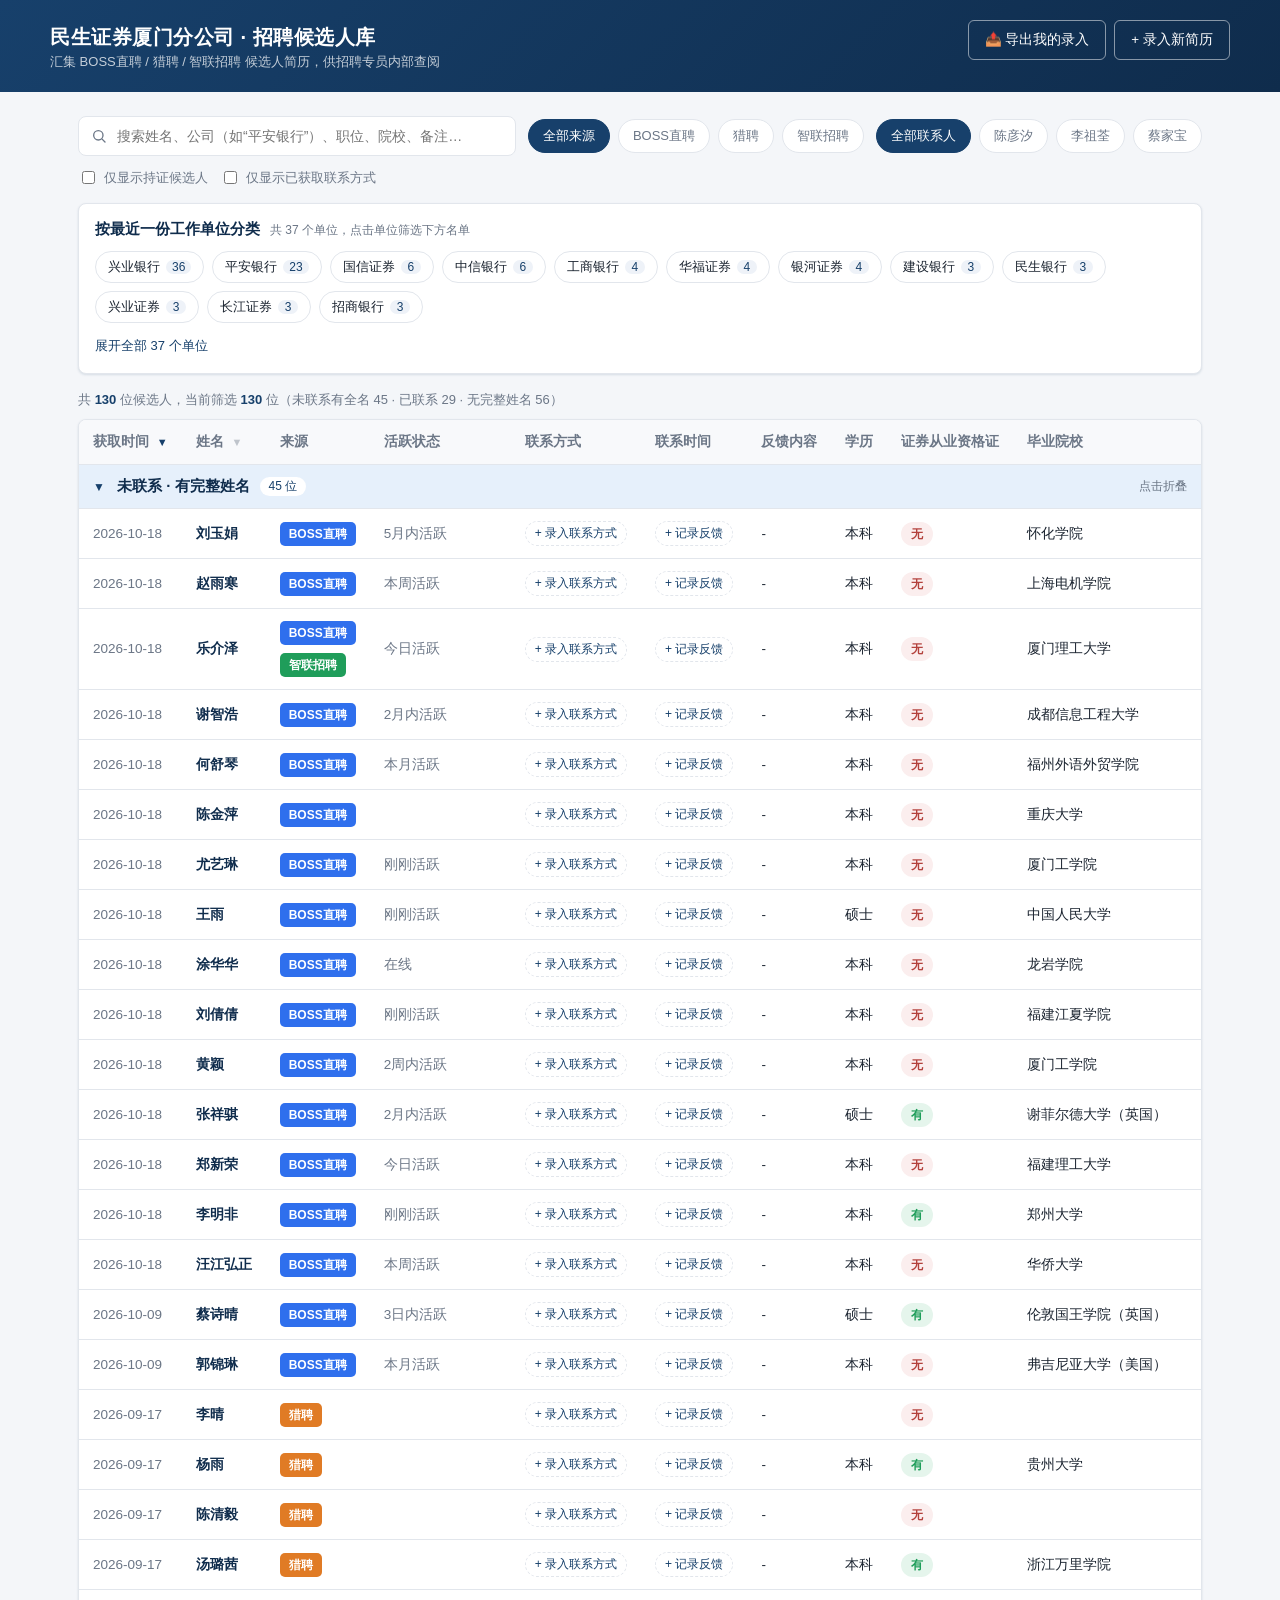
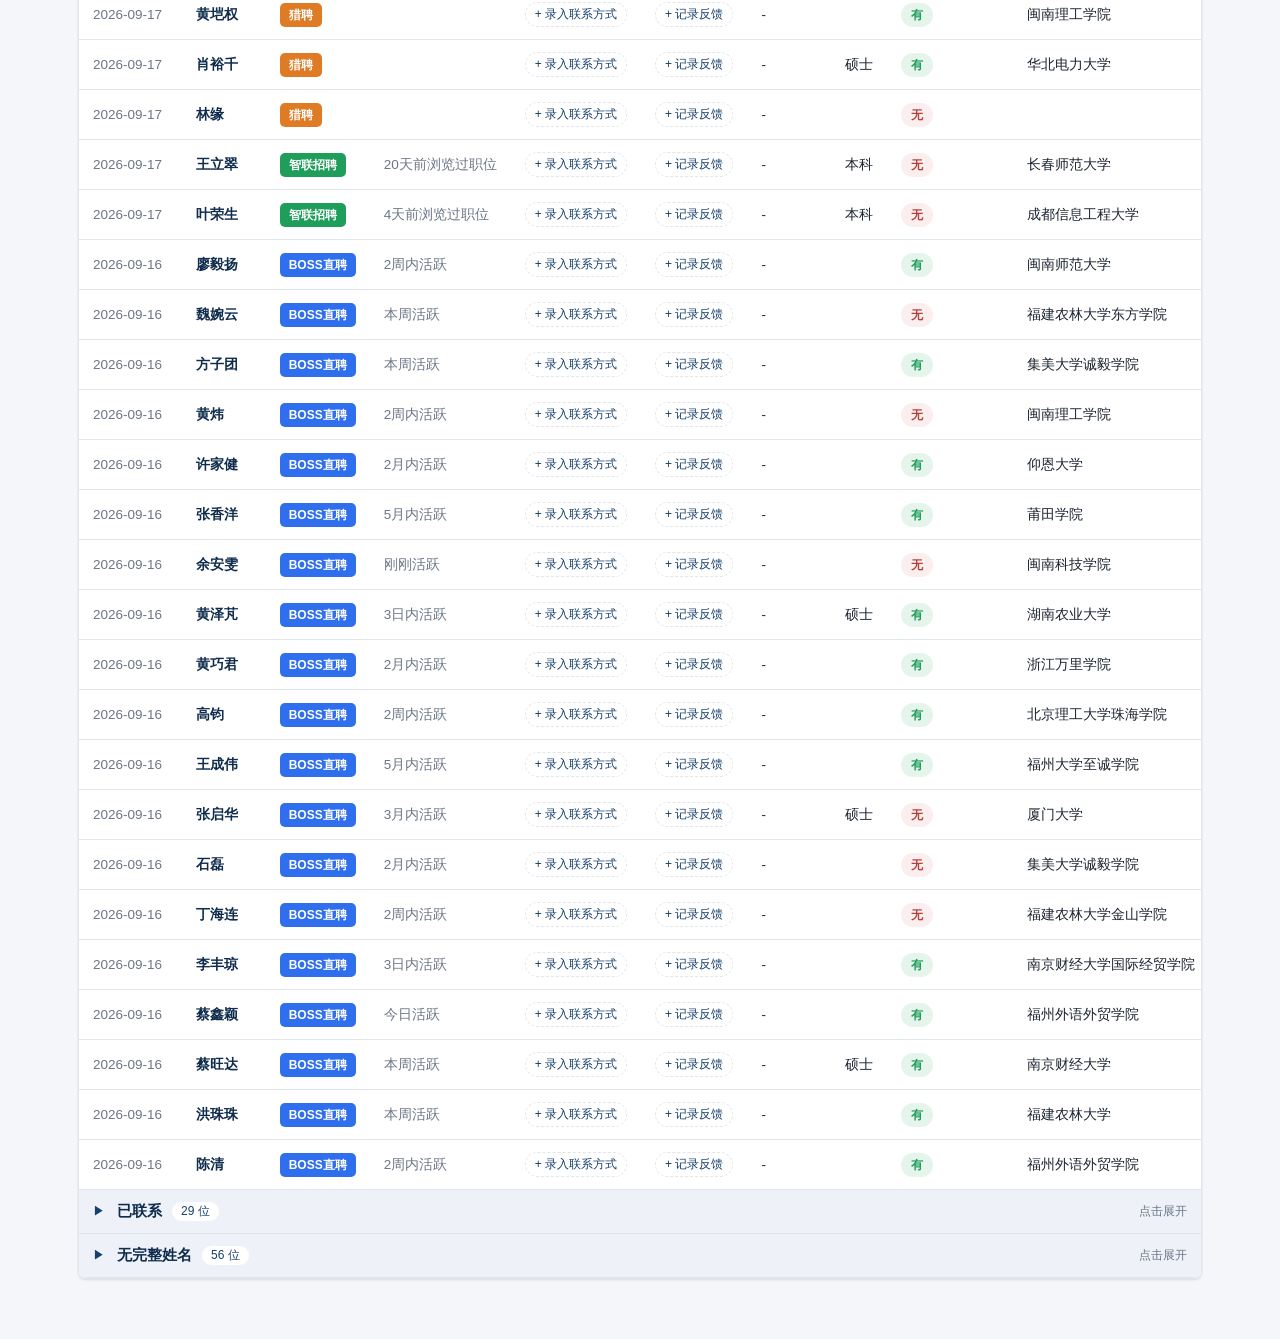
==== commit 1b8e0334: "首页正式换成分组版（未联系有全名 / 已联系 / 无完整姓名）；grouped.html 改为跳转到首页 回滚方式：git tag backup-before-grouped-layout-20261" ====
--- a/index.html
+++ b/index.html
@@ -6,7 +6,7 @@
 <title>民生证券厦门分公司 · 招聘候选人库</title>
 <link rel="stylesheet" href="assets/style.css">
 </head>
-<body data-page="list">
+<body data-page="list" data-layout="grouped">
   <header class="top-bar">
     <div class="top-bar-inner">
       <div>
--- a/assets/style.css
+++ b/assets/style.css
@@ -1011,3 +1011,81 @@
     padding: 6px 10px;
   }
 }
+
+/* ---------- grouped.html：三块分组（未联系有全名 / 已联系 / 无完整姓名） ---------- */
+.version-note {
+  font-size: 12.5px;
+  color: var(--color-text-muted);
+  background: var(--color-row-hover);
+  border: 1px dashed var(--color-border);
+  border-radius: var(--radius);
+  padding: 8px 12px;
+  margin-bottom: 12px;
+}
+
+.version-note a {
+  color: var(--color-primary);
+}
+
+tbody tr.group-row,
+tbody tr.group-row:hover {
+  background: var(--color-surface);
+  cursor: default;
+}
+
+tbody tr.group-row td {
+  padding: 0;
+  border-bottom: 1px solid var(--color-border);
+}
+
+/* sticky so the bar stays at the left edge while the wide table scrolls sideways */
+.group-head {
+  position: sticky;
+  left: 0;
+  display: flex;
+  align-items: center;
+  gap: 10px;
+  width: var(--scroll-w, 100%);
+  box-sizing: border-box;
+  border: none;
+  background: var(--color-row-hover);
+  color: var(--color-primary-dark);
+  font-size: 15px;
+  padding: 12px 14px;
+  text-align: left;
+  cursor: pointer;
+}
+
+.group-row.group-todo .group-head {
+  background: #e6f0fb;
+}
+
+.group-arrow {
+  font-size: 12px;
+  width: 14px;
+  color: var(--color-primary);
+}
+
+.group-count {
+  font-size: 12px;
+  color: var(--color-primary);
+  background: var(--color-surface);
+  border-radius: 999px;
+  padding: 1px 9px;
+}
+
+.group-tip {
+  margin-left: auto;
+  font-size: 12px;
+  color: var(--color-text-muted);
+}
+
+@media (max-width: 600px) {
+  .group-head {
+    padding: 13px 12px;
+    font-size: 15px;
+  }
+  .group-tip {
+    font-size: 11.5px;
+  }
+}
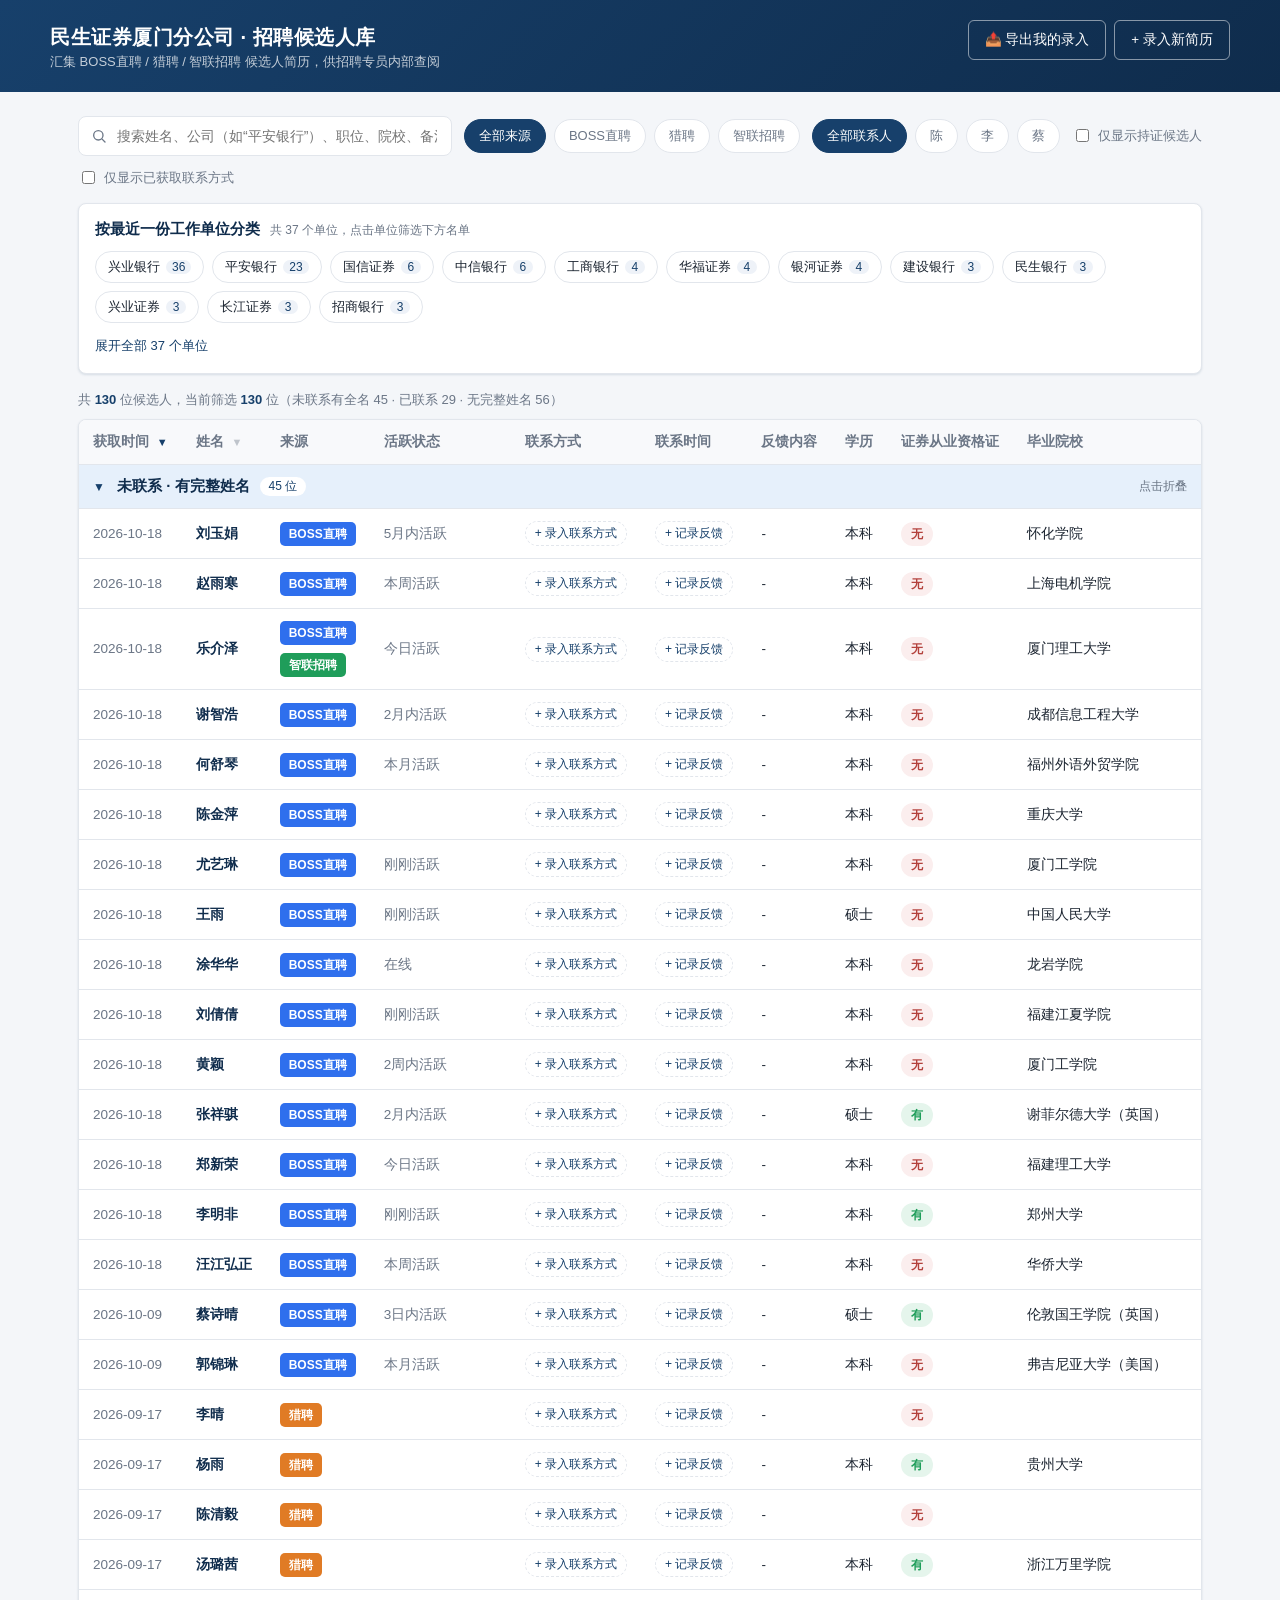
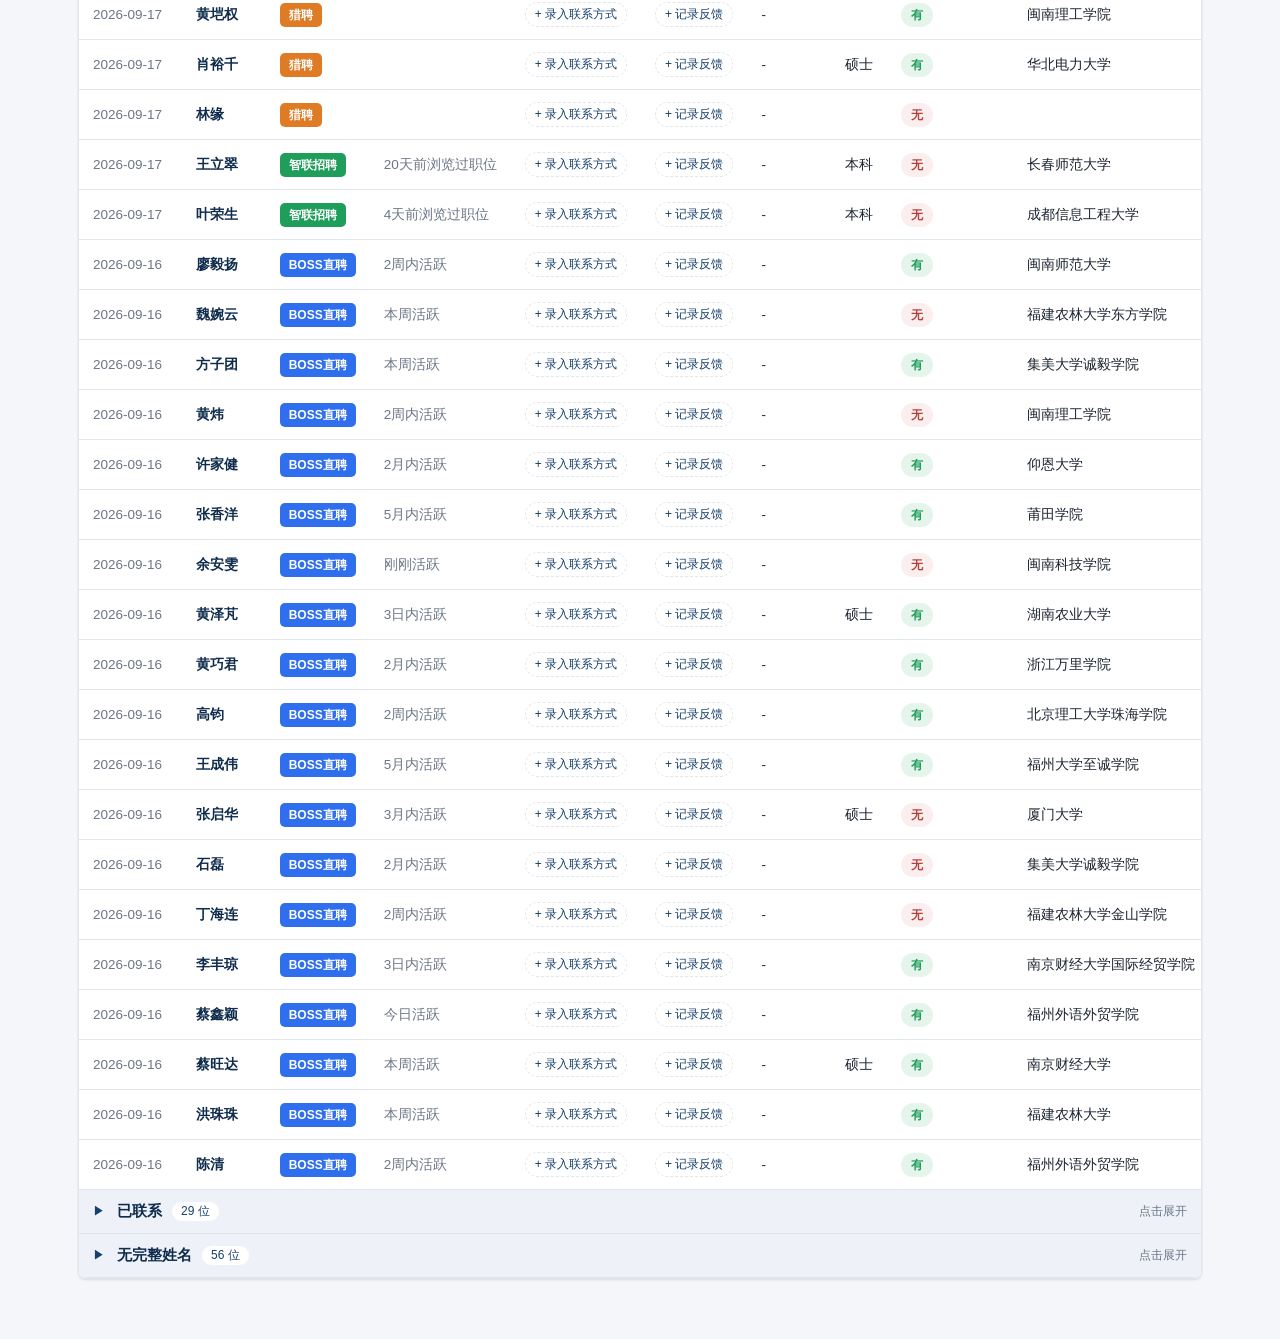
==== commit 54c2052f: "网站显示招聘专员时隐去全名，只显示姓（陈/李/蔡） - 首页：简历联系人列、联系人筛选标签、网址参数；详情页：简历联系人、“由X录入/记录”、招聘备注中的姓名 - 数据文件里的全名不变（作为筛选键） " ====
--- a/index.html
+++ b/index.html
@@ -33,9 +33,9 @@
       </div>
       <div class="source-filters">
         <button class="filter-chip active" data-contact="all">全部联系人</button>
-        <button class="filter-chip" data-contact="陈彦汐">陈彦汐</button>
-        <button class="filter-chip" data-contact="李祖荃">李祖荃</button>
-        <button class="filter-chip" data-contact="蔡家宝">蔡家宝</button>
+        <button class="filter-chip" data-contact="陈彦汐">陈</button>
+        <button class="filter-chip" data-contact="李祖荃">李</button>
+        <button class="filter-chip" data-contact="蔡家宝">蔡</button>
       </div>
       <label class="qual-toggle">
         <input type="checkbox" id="qual-only">
